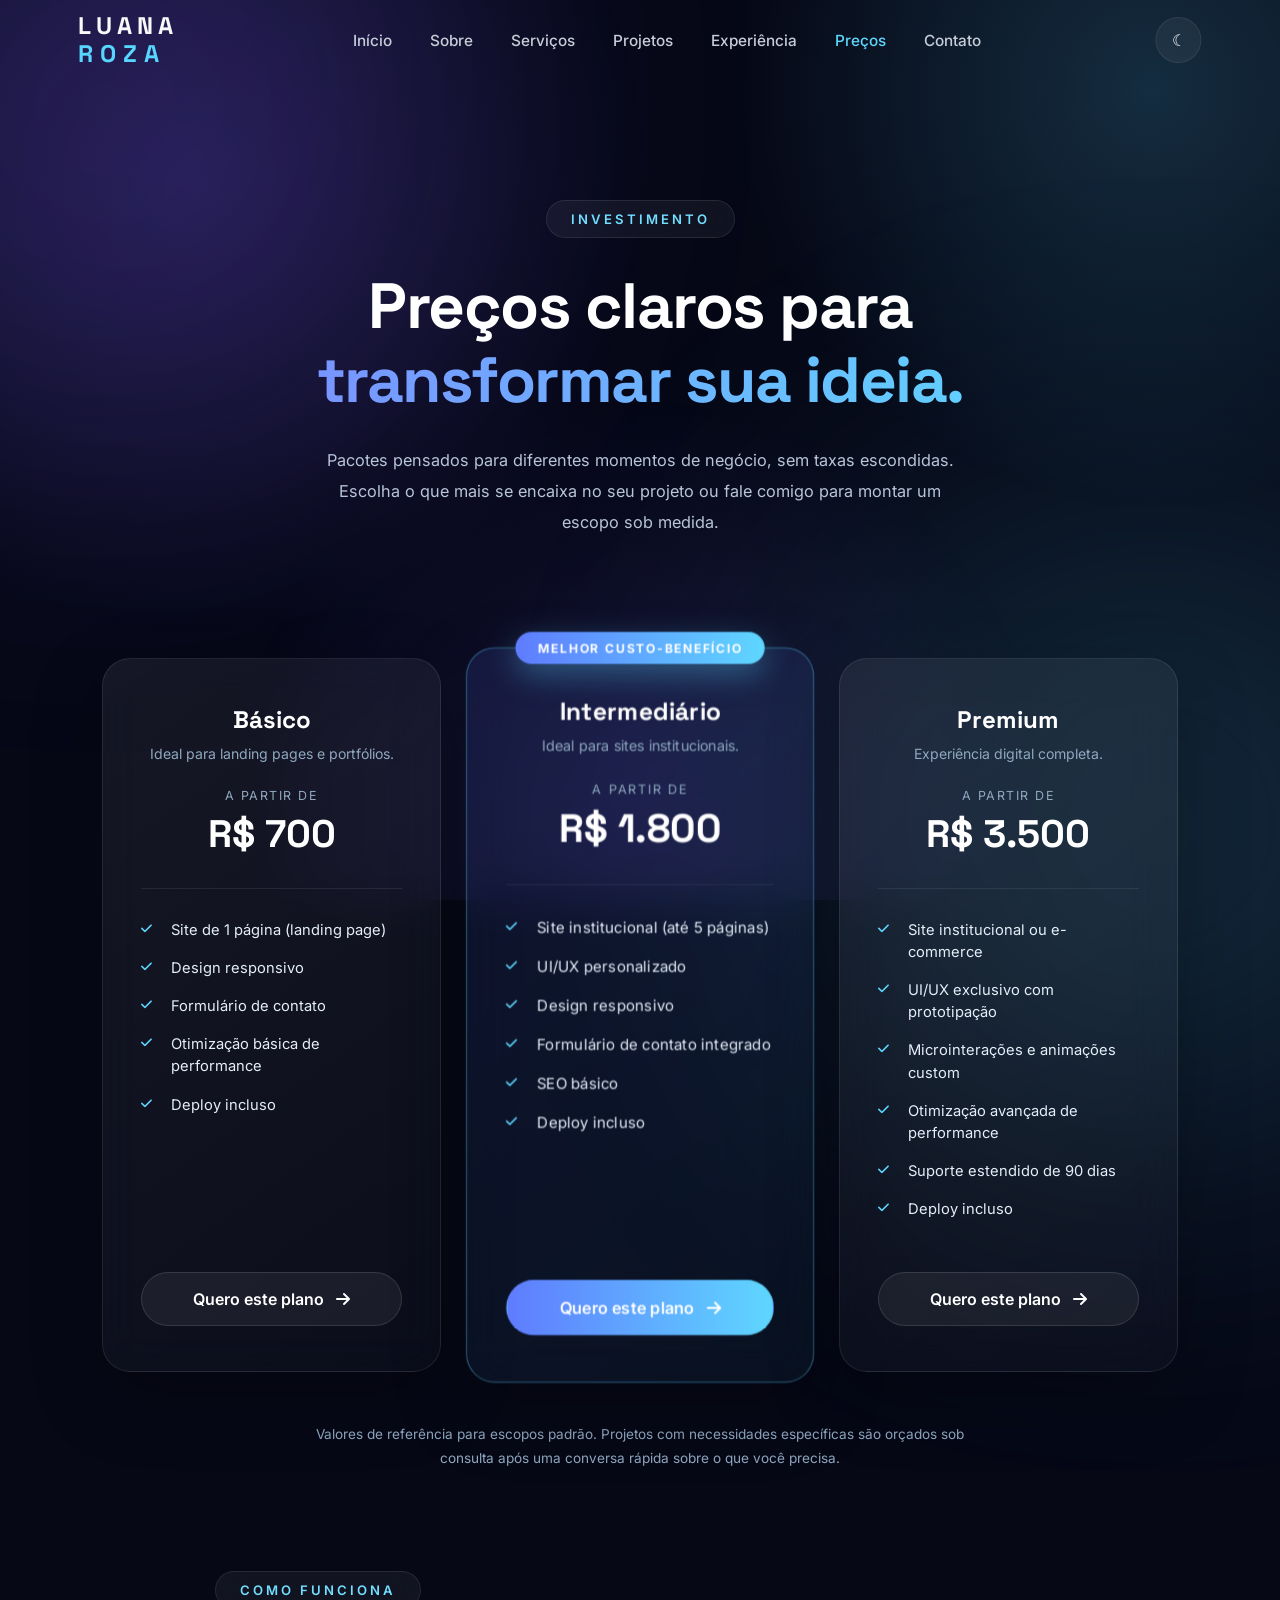
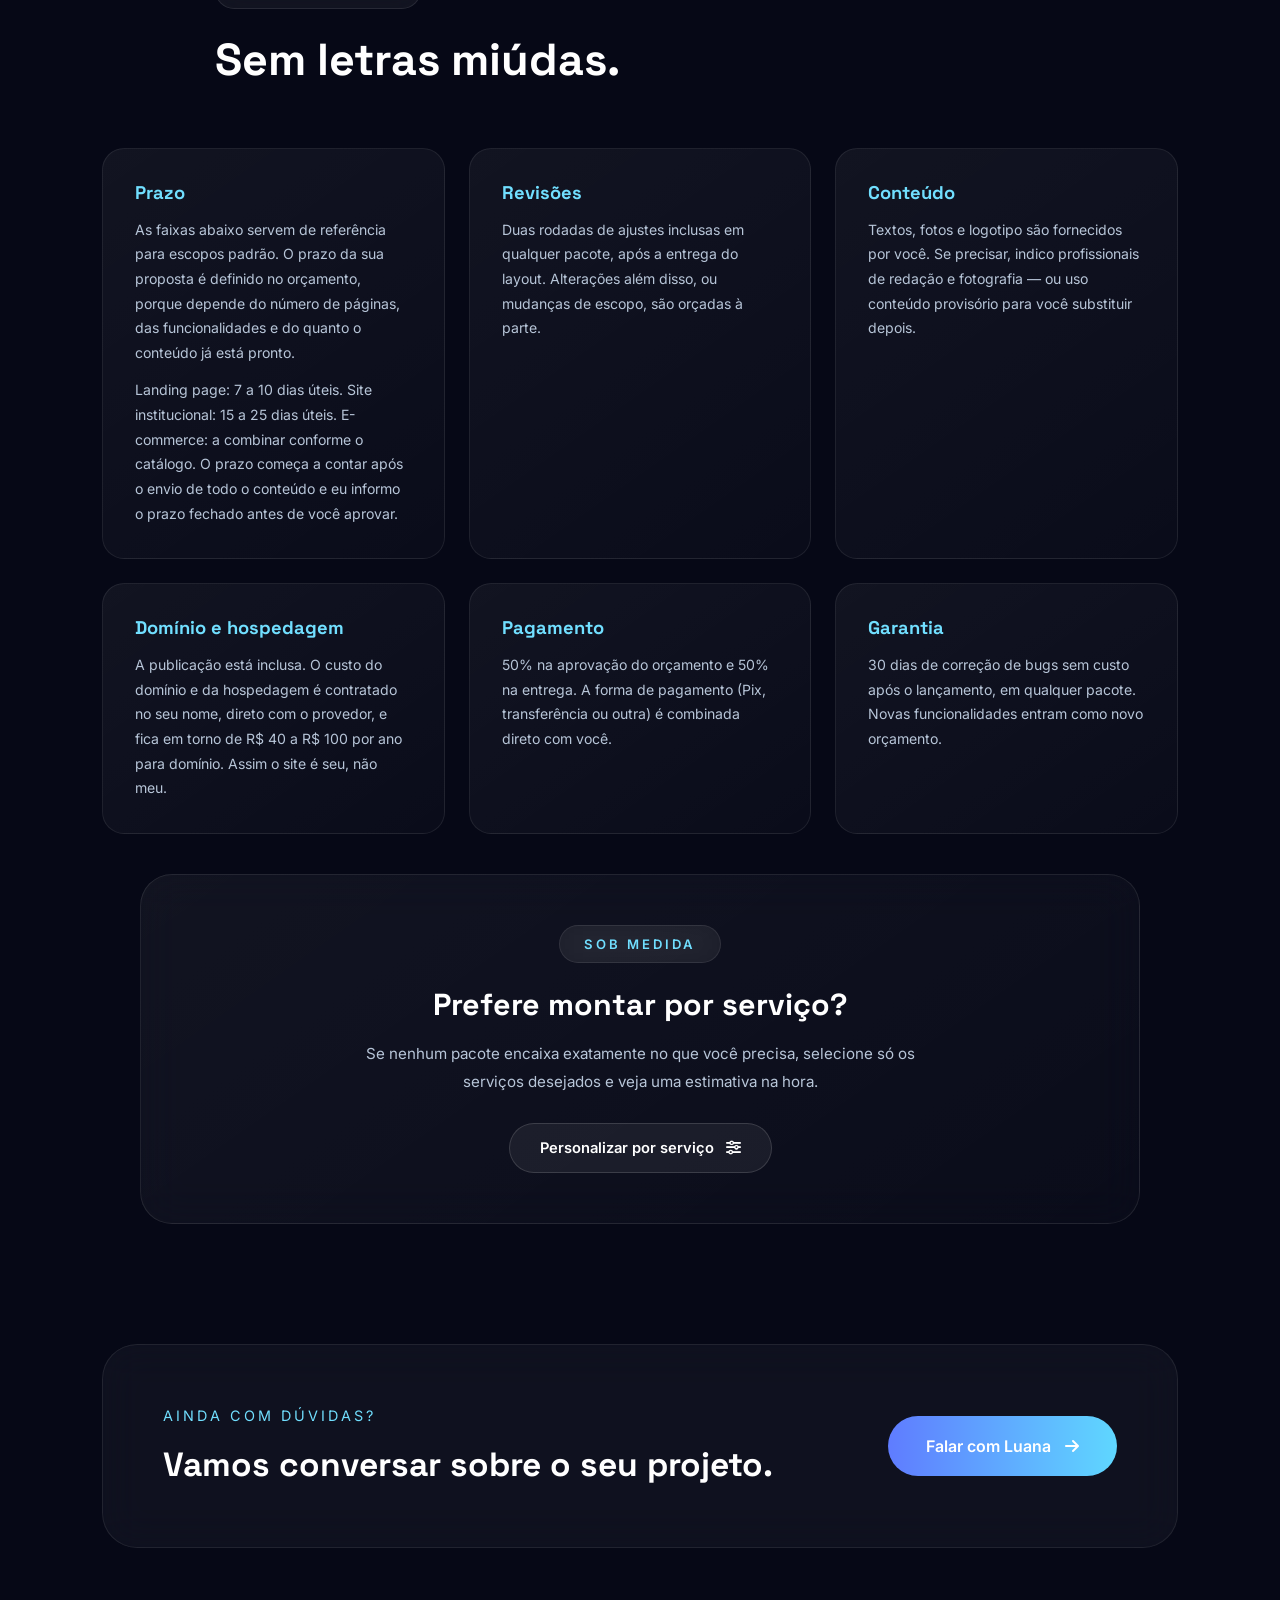
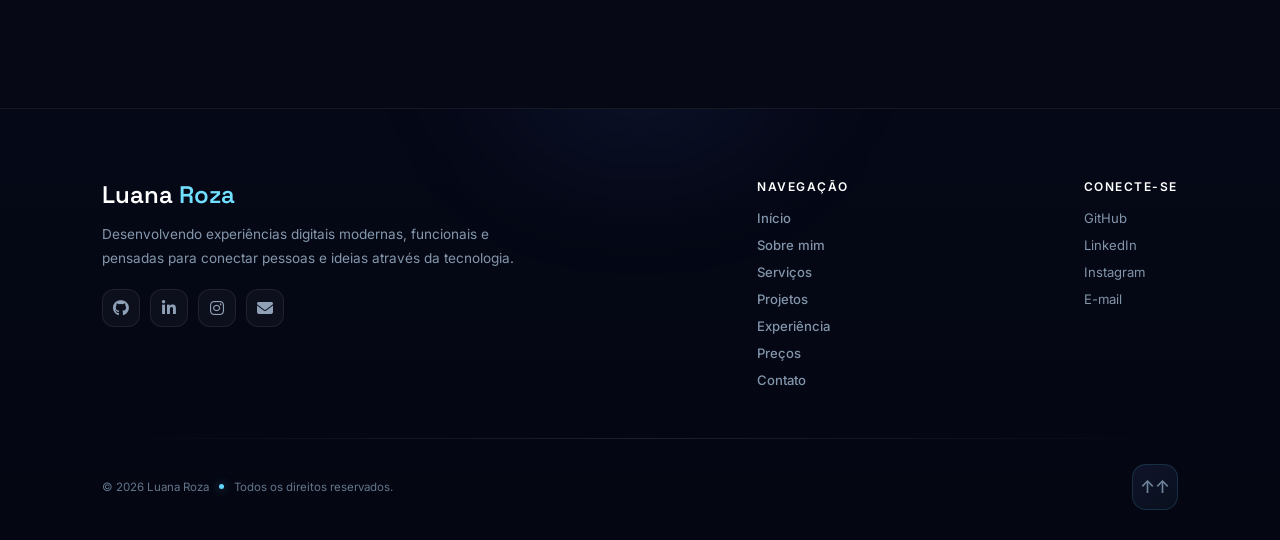
==== precos.html @ 70ce8da1 "Add files via upload" ====
<!DOCTYPE html>
<html lang="pt-BR">

<head>

    <meta charset="UTF-8">
    <meta name="viewport" content="width=device-width, initial-scale=1.0">

    <title>Preços | Luana Roza</title>

    <meta name="description"
        content="Tabela de preços dos serviços de desenvolvimento web, UI/UX e experiências digitais de Luana Roza.">

    <meta name="author" content="Luana Roza">

    <link rel="icon" href="assets/favicon.png" type="image/png">
    <link rel="canonical" href="https://SEUDOMINIO.com.br/precos.html">

    <!-- Compartilhamento -->

    <meta property="og:type" content="website">
    <meta property="og:locale" content="pt_BR">
    <meta property="og:url" content="https://SEUDOMINIO.com.br/precos.html">
    <meta property="og:title" content="Preços | Luana Roza">
    <meta property="og:description"
        content="Tabela de preços dos serviços de desenvolvimento web, UI/UX e experiências digitais de Luana Roza.">
    <meta property="og:image" content="https://SEUDOMINIO.com.br/assets/og-cover.png">
    <meta name="twitter:card" content="summary_large_image">

    <!-- Google Fonts -->

    <link rel="preconnect" href="https://fonts.googleapis.com">

    <link rel="preconnect" href="https://fonts.gstatic.com" crossorigin>

    <link href="https://fonts.googleapis.com/css2?family=Inter:wght@300;400;500;600;700&family=Space+Grotesk:wght@400;500;600;700&display=swap"
        rel="stylesheet">

    <link rel="stylesheet"
    href="https://cdnjs.cloudflare.com/ajax/libs/font-awesome/6.5.2/css/all.min.css">

    <!-- CSS -->

    <link rel="stylesheet" href="css/reset.css">
    <link rel="stylesheet" href="css/variables.css">
    <link rel="stylesheet" href="css/style.css"> 
    <link rel="stylesheet" href="css/navbar.css">
    <link rel="stylesheet" href="css/animations.css">
    <link rel="stylesheet" href="css/footer.css">
    <link rel="stylesheet" href="css/pricing.css">

</head>

<body>

    <!-- ================================================= -->
    <!-- BACKGROUND -->
    <!-- ================================================= -->

    <div class="background-glow glow-1"></div>

    <div class="background-glow glow-2"></div>

    <!-- ================================================= -->
    <!-- HEADER -->
    <!-- ================================================= -->

    <header id="header">

        <div class="logo">

            <a href="index.html" aria-label="Voltar para a página inicial">

                <h2>

                    LUANA

                    <span>ROZA</span>

                </h2>

            </a>

        </div>

        <nav>

            <ul>

                <li><a href="index.html#hero">Início</a></li>

                <li><a href="index.html#about">Sobre</a></li>

                <li><a href="index.html#services">Serviços</a></li>

                <li><a href="index.html#projects">Projetos</a></li>

                <li><a href="index.html#experience">Experiência</a></li>

                <li><a href="precos.html" class="active">Preços</a></li>

                <li><a href="index.html#contact">Contato</a></li>

            </ul>

        </nav>

        <button id="themeBtn">

            ☾

        </button>

    </header>

    <!-- ================================================= -->
    <!-- PRICING HERO -->
    <!-- ================================================= -->

    <section id="pricing-hero">

        <div class="pricing-header">

            <span class="pricing-tag">
                Investimento
            </span>

            <h1>

                Preços claros para

                <span>transformar sua ideia.</span>

            </h1>

            <p>

                Pacotes pensados para diferentes momentos de negócio,
                sem taxas escondidas. Escolha o que mais se encaixa
                no seu projeto ou fale comigo para montar um escopo
                sob medida.

            </p>

        </div>

    </section>

    <!-- ================================================= -->
    <!-- PRICING TABLE -->
    <!-- ================================================= -->

    <section id="pricing-table">

        <div class="pricing-grid">


            <!-- PACOTE BÁSICO -->

            <article class="pricing-card">

                <div class="pricing-card-header">

                    <span class="pricing-card-name">
                        Básico
                    </span>

                    <p class="pricing-card-desc">
                        Ideal para landing pages e portfólios.
                    </p>

                    <div class="pricing-card-price">

                        <span class="pricing-from">a partir de</span>

                        <span class="pricing-value">R$ 700</span>

                    </div>

                </div>

                <ul class="pricing-card-features">

                    <li>Site de 1 página (landing page)</li>

                    <li>Design responsivo</li>

                    <li>Formulário de contato</li>

                    <li>Otimização básica de performance</li>

                    <li>Deploy incluso</li>

                </ul>

                <a href="index.html#contact" class="pricing-card-button">

                    Quero este plano

                    <i class="fa-solid fa-arrow-right"></i>

                </a>

            </article>


            <!-- PACOTE INTERMEDIÁRIO -->

            <article class="pricing-card featured">

                <span class="pricing-badge">
                    Melhor custo-benefício
                </span>

                <div class="pricing-card-header">

                    <span class="pricing-card-name">
                        Intermediário
                    </span>

                    <p class="pricing-card-desc">
                        Ideal para sites institucionais.
                    </p>

                    <div class="pricing-card-price">

                        <span class="pricing-from">a partir de</span>

                        <span class="pricing-value">R$ 1.800</span>

                    </div>

                </div>

                <ul class="pricing-card-features">

                    <li>Site institucional (até 5 páginas)</li>

                    <li>UI/UX personalizado</li>

                    <li>Design responsivo</li>

                    <li>Formulário de contato integrado</li>

                    <li>SEO básico</li>

                    <li>Deploy incluso</li>

                </ul>

                <a href="index.html#contact" class="pricing-card-button">

                    Quero este plano

                    <i class="fa-solid fa-arrow-right"></i>

                </a>

            </article>


            <!-- PACOTE PREMIUM -->

            <article class="pricing-card">

                <div class="pricing-card-header">

                    <span class="pricing-card-name">
                        Premium
                    </span>

                    <p class="pricing-card-desc">
                        Experiência digital completa.
                    </p>

                    <div class="pricing-card-price">

                        <span class="pricing-from">a partir de</span>

                        <span class="pricing-value">R$ 3.500</span>

                    </div>

                </div>

                <ul class="pricing-card-features">

                    <li>Site institucional ou e-commerce</li>

                    <li>UI/UX exclusivo com prototipação</li>

                    <li>Microinterações e animações custom</li>

                    <li>Otimização avançada de performance</li>

                    <li>Suporte estendido de 90 dias</li>

                    <li>Deploy incluso</li>

                </ul>

                <a href="index.html#contact" class="pricing-card-button">

                    Quero este plano

                    <i class="fa-solid fa-arrow-right"></i>

                </a>

            </article>


        </div>

        <p class="pricing-note">

            Valores de referência para escopos padrão. Projetos com
            necessidades específicas são orçados sob consulta após
            uma conversa rápida sobre o que você precisa.

        </p>

    </section>

    <!-- ================================================= -->
    <!-- COMO FUNCIONA -->
    <!-- ================================================= -->

    <section id="pricing-terms">

        <div class="pricing-header">

            <span class="pricing-tag">
                Como funciona
            </span>

            <h2>
                Sem letras miúdas.
            </h2>

        </div>

        <div class="terms-grid">

            <article class="term-card">

                <h3>Prazo</h3>

                <p>
                    As faixas abaixo servem de referência para escopos padrão.
                    O prazo da sua proposta é definido no orçamento, porque
                    depende do número de páginas, das funcionalidades e do
                    quanto o conteúdo já está pronto.
                </p>

                <p>
                    Landing page: 7 a 10 dias úteis. Site
                    institucional: 15 a 25 dias úteis. E-commerce:
                    a combinar conforme o catálogo. O prazo começa
                    a contar após o envio de todo o conteúdo e eu informo o prazo fechado antes de você aprovar. 
                </p>

            </article>

            <article class="term-card">

                <h3>Revisões</h3>

                <p>
                    Duas rodadas de ajustes inclusas em qualquer
                    pacote, após a entrega do layout. Alterações
                    além disso, ou mudanças de escopo, são
                    orçadas à parte.
                </p>

            </article>

            <article class="term-card">

                <h3>Conteúdo</h3>

                <p>
                    Textos, fotos e logotipo são fornecidos por
                    você. Se precisar, indico profissionais de
                    redação e fotografia — ou uso conteúdo
                    provisório para você substituir depois.
                </p>

            </article>

            <article class="term-card">

                <h3>Domínio e hospedagem</h3>

                <p>
                    A publicação está inclusa. O custo do domínio
                    e da hospedagem é contratado no seu nome,
                    direto com o provedor, e fica em torno de
                    R$ 40 a R$ 100 por ano para domínio. Assim o
                    site é seu, não meu.
                </p>

            </article>

            <article class="term-card">

                <h3>Pagamento</h3>

                <p>
                    50% na aprovação do orçamento e 50% na
                    entrega. A forma de pagamento (Pix, transferência
                    ou outra) é combinada direto com você.
                </p>

            </article>

            <article class="term-card">

                <h3>Garantia</h3>

                <p>
                    30 dias de correção de bugs sem custo após
                    o lançamento, em qualquer pacote. Novas
                    funcionalidades entram como novo orçamento.
                </p>

            </article>

        </div>

    </section>

    <!-- ================================================= -->
    <!-- MONTAR ORÇAMENTO PERSONALIZADO -->
    <!-- ================================================= -->

    <section id="custom-quote">

        <div class="custom-quote-box">

            <div class="custom-quote-intro">

                <span class="pricing-tag">
                    Sob medida
                </span>

                <h3>
                    Prefere montar por serviço?
                </h3>

                <p>

                    Se nenhum pacote encaixa exatamente no que você
                    precisa, selecione só os serviços desejados e
                    veja uma estimativa na hora.

                </p>

                <button
                    type="button"
                    id="custom-quote-toggle"
                    class="custom-quote-toggle"
                    aria-expanded="false"
                    aria-controls="custom-quote-builder"
                >

                    <span>Personalizar por serviço</span>

                    <i class="fa-solid fa-sliders"></i>

                </button>

            </div>

            <div
                class="custom-quote-builder"
                id="custom-quote-builder"
                hidden
            >

                <div class="custom-quote-list">

                    <label class="custom-quote-item">

                        <input
                            type="checkbox"
                            name="customService"
                            value="Landing Page (1 página)"
                            data-price="700"
                        >

                        <span class="custom-quote-item-info">

                            <span class="custom-quote-item-name">
                                Landing Page (1 página)
                            </span>

                            <span class="custom-quote-item-desc">
                                Página única, responsiva, com formulário de contato
                            </span>

                        </span>

                        <span class="custom-quote-item-price">
                            R$ 700
                        </span>

                    </label>

                    <label class="custom-quote-item">

                        <input
                            type="checkbox"
                            name="customService"
                            value="Site institucional (até 5 páginas)"
                            data-price="1500"
                        >

                        <span class="custom-quote-item-info">

                            <span class="custom-quote-item-name">
                                Site institucional (até 5 páginas)
                            </span>

                            <span class="custom-quote-item-desc">
                                Estrutura multi-página com navegação
                            </span>

                        </span>

                        <span class="custom-quote-item-price">
                            R$ 1.500
                        </span>

                    </label>

                    <label class="custom-quote-item">

                        <input
                            type="checkbox"
                            name="customService"
                            value="Página adicional"
                            data-price="150"
                        >

                        <span class="custom-quote-item-info">

                            <span class="custom-quote-item-name">
                                Página adicional
                            </span>

                            <span class="custom-quote-item-desc">
                                Além das páginas já incluídas no escopo
                            </span>

                        </span>

                        <span class="custom-quote-item-price">
                            R$ 150
                        </span>

                    </label>

                    <label class="custom-quote-item">

                        <input
                            type="checkbox"
                            name="customService"
                            value="Loja virtual / E-commerce"
                            data-price="2800"
                        >

                        <span class="custom-quote-item-info">

                            <span class="custom-quote-item-name">
                                Loja virtual / E-commerce
                            </span>

                            <span class="custom-quote-item-desc">
                                Catálogo de produtos e carrinho de compras
                            </span>

                        </span>

                        <span class="custom-quote-item-price">
                            R$ 2.800
                        </span>

                    </label>

                    <label class="custom-quote-item">

                        <input
                            type="checkbox"
                            name="customService"
                            value="UI/UX personalizado"
                            data-price="500"
                        >

                        <span class="custom-quote-item-info">

                            <span class="custom-quote-item-name">
                                UI/UX personalizado
                            </span>

                            <span class="custom-quote-item-desc">
                                Interface desenhada do zero para a marca
                            </span>

                        </span>

                        <span class="custom-quote-item-price">
                            R$ 500
                        </span>

                    </label>

                    <label class="custom-quote-item">

                        <input
                            type="checkbox"
                            name="customService"
                            value="Prototipação interativa"
                            data-price="200"
                        >

                        <span class="custom-quote-item-info">

                            <span class="custom-quote-item-name">
                                Prototipação interativa
                            </span>

                            <span class="custom-quote-item-desc">
                                Protótipo navegável antes do desenvolvimento
                            </span>

                        </span>

                        <span class="custom-quote-item-price">
                            R$ 200
                        </span>

                    </label>

                    <label class="custom-quote-item">

                        <input
                            type="checkbox"
                            name="customService"
                            value="Microinterações e animações"
                            data-price="450"
                        >

                        <span class="custom-quote-item-info">

                            <span class="custom-quote-item-name">
                                Microinterações e animações
                            </span>

                            <span class="custom-quote-item-desc">
                                Efeitos e transições sob medida
                            </span>

                        </span>

                        <span class="custom-quote-item-price">
                            R$ 450
                        </span>

                    </label>

                    <label class="custom-quote-item">

                        <input
                            type="checkbox"
                            name="customService"
                            value="Otimização de performance"
                            data-price="300"
                        >

                        <span class="custom-quote-item-info">

                            <span class="custom-quote-item-name">
                                Otimização de performance
                            </span>

                            <span class="custom-quote-item-desc">
                                Carregamento rápido e boas práticas
                            </span>

                        </span>

                        <span class="custom-quote-item-price">
                            R$ 300
                        </span>

                    </label>

                    <label class="custom-quote-item">

                        <input
                            type="checkbox"
                            name="customService"
                            value="SEO básico"
                            data-price="250"
                        >

                        <span class="custom-quote-item-info">

                            <span class="custom-quote-item-name">
                                SEO básico
                            </span>

                            <span class="custom-quote-item-desc">
                                Estrutura otimizada para buscadores
                            </span>

                        </span>

                        <span class="custom-quote-item-price">
                            R$ 250
                        </span>

                    </label>

                    <label class="custom-quote-item">

                        <input
                            type="checkbox"
                            name="customService"
                            value="Suporte estendido (90 dias)"
                            data-price="150"
                        >

                        <span class="custom-quote-item-info">

                            <span class="custom-quote-item-name">
                                Suporte estendido (90 dias)
                            </span>

                            <span class="custom-quote-item-desc">
                                Ajustes e acompanhamento além da garantia padrão
                            </span>

                        </span>

                        <span class="custom-quote-item-price">
                            R$ 150
                        </span>

                    </label>

                </div>

                <div class="custom-quote-summary">

                    <div class="custom-quote-total">

                        <span>Total estimado</span>

                        <strong id="custom-quote-total-value">R$ 0</strong>

                    </div>

                    <button
                        type="button"
                        id="custom-quote-submit"
                        class="custom-quote-submit"
                        disabled
                    >

                        Solicitar este orçamento

                        <i class="fa-solid fa-arrow-right"></i>

                    </button>

                </div>

                <p class="custom-quote-hint">

                    Selecione um ou mais serviços. Ao enviar, o resumo
                    é preenchido automaticamente no formulário de contato.

                </p>

            </div>

        </div>

    </section>

    <!-- ================================================= -->
    <!-- CHAMADA FINAL -->
    <!-- ================================================= -->

    <section id="pricing-cta">

        <div class="pricing-cta-box">

            <div class="pricing-cta-text">

                <span>
                    Ainda com dúvidas?
                </span>

                <h3>
                    Vamos conversar sobre o seu projeto.
                </h3>

            </div>

            <a href="index.html#contact" class="pricing-cta-button">

                Falar com Luana

                <i class="fa-solid fa-arrow-right"></i>

            </a>

        </div>

    </section>

    <!-- ================================================= -->
    <!-- FOOTER -->
    <!-- ================================================= -->

    <footer id="footer">

        <div class="footer-content">

            <div class="footer-brand">

                <h3>

                    <a href="index.html">
                        Luana <span>Roza</span>
                    </a>

                </h3>

                <p>

                    Desenvolvendo experiências digitais
                    modernas, funcionais e pensadas para
                    conectar pessoas e ideias através da
                    tecnologia.

                </p>

                <div class="footer-social-links">

                    <a
                        href="https://github.com/Luh095?tab=repositories"
                        target="_blank"
                        rel="noopener noreferrer"
                        aria-label="GitHub"
                    >
                        <i class="fa-brands fa-github"></i>
                    </a>

                    <a
                        href="https://www.linkedin.com/in/luanarozadeoliveira/"
                        target="_blank"
                        rel="noopener noreferrer"
                        aria-label="LinkedIn"
                    >
                        <i class="fa-brands fa-linkedin-in"></i>
                    </a>

                    <a
                        href="https://www.instagram.com/dev.luanaroza/"
                        target="_blank"
                        rel="noopener noreferrer"
                        aria-label="Instagram"
                    >
                        <i class="fa-brands fa-instagram"></i>
                    </a>

                    <a
                        href="mailto:desenvolvedoraluana@gmail.com"
                        aria-label="Enviar e-mail"
                    >
                        <i class="fa-solid fa-envelope"></i>
                    </a>

                </div>

            </div>

            <nav class="footer-nav">

                <span class="footer-nav-title">
                    Navegação
                </span>

                <a href="index.html#hero">Início</a>

                <a href="index.html#about">Sobre mim</a>

                <a href="index.html#services">Serviços</a>

                <a href="index.html#projects">Projetos</a>

                <a href="index.html#experience">Experiência</a>

                <a href="precos.html">Preços</a>

                <a href="index.html#contact">Contato</a>

            </nav>

            <div class="footer-social">

                <span class="footer-social-title">
                    Conecte-se
                </span>

                <a
                    href="https://github.com/Luh095?tab=repositories"
                    target="_blank"
                    rel="noopener noreferrer"
                >
                    GitHub
                </a>

                <a
                    href="https://www.linkedin.com/in/luanarozadeoliveira/"
                    target="_blank"
                    rel="noopener noreferrer"
                >
                    LinkedIn
                </a>

                <a
                    href="https://www.instagram.com/dev.luanaroza/"
                    target="_blank"
                    rel="noopener noreferrer"
                >
                    Instagram
                </a>

                <a
                    href="mailto:desenvolvedoraluana@gmail.com"
                >
                    E-mail
                </a>

            </div>

        </div>

        <div class="footer-divider"></div>

        <div class="footer-bottom">

            <p>

                © 2026 Luana Roza

                <span class="footer-accent"></span>

                Todos os direitos reservados.

            </p>

            <a
                href="#pricing-hero"
                class="footer-top"
                aria-label="Voltar ao topo"
            >
                ↑
            </a>

        </div>

    </footer>

    <!-- ============================================== -->
    <!-- JAVASCRIPT -->
    <!-- ============================================== -->

    <script src="js/main.js"></script>
    <script src="js/pricing.js?v=2"></script>

</body>

</html>
---- css/variables.css ----
:root{

/* Cores */

--background:#060816;

--background-secondary:#0B1023;

--surface:rgba(255,255,255,.05);

--surface-light:rgba(255,255,255,.08);

--border:rgba(255,255,255,.08);

--primary:#7C5CFF;

--secondary:#57D7FF;

--text:#F8F9FB;

--text-light:#C7CDD8;

--gray:#8E95A7;


/* Sombras */

--shadow:0 25px 80px rgba(0,0,0,.35);

--shadow-hover:0 40px 120px rgba(124,92,255,.18);


/* Radius */

--radius-small:12px;

--radius:22px;

--radius-large:34px;


/* Blur */

--blur:blur(20px);


/* Tempo */

--transition:.35s;


/* Fontes */

--title:'Space Grotesk',sans-serif;

--textFont:'Inter',sans-serif;

}
---- css/style.css ----
body{

    background:var(--background);

    color:var(--text);

    font-family:var(--textFont);

    overflow-x:hidden;

}

/* Fundo */

body::before{

    content:"";

    position:fixed;

    inset:0;

    background:
    radial-gradient(circle at 15% 20%,rgba(124,92,255,.20),transparent 35%),

    radial-gradient(circle at 90% 10%,rgba(87,215,255,.18),transparent 30%),

    radial-gradient(circle at 50% 90%,rgba(124,92,255,.15),transparent 40%);

    z-index:-3;

}

/* Canvas */

#particles{

    position:fixed;

    inset:0;

    width:100%;

    height:100%;

    z-index:-2;

}

/* Glows */

.background-glow{

    position:fixed;

    width:650px;

    height:650px;

    border-radius:50%;

    filter:blur(160px);

    opacity:.18;

    z-index:-1;

}

.glow-1{

    background:#7C5CFF;

    top:-220px;

    left:-220px;

}

.glow-2{

    background:#56D7FF;

    bottom:-250px;

    right:-200px;

}

/* Layout */

section{

    width:min(1280px,90%);

    margin:auto;

}

/* Titulos */

h1,h2,h3{

    font-family:var(--title);

}

strong{

    color:var(--secondary);

}
---- css/navbar.css ----
/* ===================================================
   NAVBAR
=================================================== */

#header{

    position:fixed;

    top:0;
    left:50%;

    transform:translateX(-50%);

    width:min(1320px,94%);

    height:80px;

    display:flex;

    justify-content:space-between;

    align-items:center;

    padding:0 40px;

    z-index:999;

    transition:.45s ease;

}

/* Estado após scroll */

#header.scrolled{

    margin-top:15px;

    height:70px;

    background:rgba(10,15,30,.55);

    backdrop-filter:blur(18px);

    -webkit-backdrop-filter:blur(18px);

    border:1px solid rgba(255,255,255,.06);

    border-radius:22px;

    box-shadow:

    0 12px 40px rgba(0,0,0,.25);

}

/* ===================================================
   LOGO
=================================================== */

.logo{

    display:flex;

    align-items:center;

}

.logo h2{

    font-family:var(--title);

    font-size:1.5rem;

    letter-spacing:5px;

    font-weight:700;

    line-height:1;

    cursor:pointer;

    transition:.35s;

}

.logo span{

    display:block;

    color:var(--secondary);

    letter-spacing:7px;

    margin-top:4px;

}

.logo:hover{

    transform:translateY(-2px);

}

/* ===================================================
   MENU
=================================================== */

nav ul{

    display:flex;

    align-items:center;

    gap:38px;

}

nav a{

    position:relative;

    color:var(--text-light);

    font-size:.96rem;

    font-weight:500;

    transition:.35s;

}

nav a:hover{

    color:white;

}

/* Linha animada */

nav a::after{

    content:"";

    position:absolute;

    left:50%;

    bottom:-8px;

    transform:translateX(-50%);

    width:0;

    height:2px;

    background:linear-gradient(90deg,
    var(--primary),
    var(--secondary));

    transition:.35s;

    border-radius:20px;

}

nav a:hover::after{

    width:100%;

}

/* ===================================================
   BOTÃO TEMA
=================================================== */

#themeBtn{

    width:46px;

    height:46px;

    border-radius:50%;

    background:rgba(255,255,255,.05);

    border:1px solid rgba(255,255,255,.08);

    display:flex;

    justify-content:center;

    align-items:center;

    font-size:1rem;

    color:white;

    transition:.35s;

}

#themeBtn:hover{

    transform:rotate(18deg);

    background:rgba(255,255,255,.08);

    box-shadow:

    0 0 25px rgba(124,92,255,.35);

}

/* ===================================================
   HOVER DA NAVBAR
=================================================== */

#header:hover{

    transform:translateX(-50%) translateY(2px);

}

/* ===================================================
   EFEITO GLASS
=================================================== */

#header::before{

    content:"";

    position:absolute;

    inset:0;

    border-radius:inherit;

    background:

    linear-gradient(

        120deg,

        rgba(255,255,255,.05),

        rgba(255,255,255,.01)

    );

    pointer-events:none;

    opacity:0;

    transition:.4s;

}

#header.scrolled::before{

    opacity:1;

}

/* ===================================================
   SOCIAL FIXA (futuro)
=================================================== */

.nav-extra{

    display:flex;

    align-items:center;

    gap:15px;

}
---- css/animations.css ----
/* =====================================================
   AURORA
=====================================================*/

@keyframes auroraMove{

    0%{

        transform:
        translate(0,0)
        scale(1);

    }

    25%{

        transform:
        translate(80px,-60px)
        scale(1.15);

    }

    50%{

        transform:
        translate(-60px,70px)
        scale(.9);

    }

    75%{

        transform:
        translate(100px,20px)
        scale(1.08);

    }

    100%{

        transform:
        translate(0,0)
        scale(1);

    }

}

/* =====================================================
   GLOW
=====================================================*/

@keyframes pulseGlow{

    0%,100%{

        transform:scale(1);

        opacity:.35;

    }

    50%{

        transform:scale(1.15);

        opacity:.6;

    }

}

@keyframes floatCard{

0%{

transform:translateY(0px);

}

50%{

transform:translateY(-18px);

}

100%{

transform:translateY(0);

}

}
---- css/footer.css ----
/*==================================================
FOOTER
Luana Roza - Digital Experiences
==================================================*/

#footer{

    position:relative;

    width:100%;

    padding:70px 8% 30px;

    overflow:hidden;

    background:

        linear-gradient(
            180deg,
            #050816 0%,
            #040612 100%
        );

    border-top:

        1px solid
        rgba(255,255,255,.07);

}


/*==================================================
FOOTER GLOW
==================================================*/

#footer::before{

    content:"";

    position:absolute;

    width:500px;

    height:250px;

    top:-180px;

    left:50%;

    transform:translateX(-50%);

    border-radius:50%;

    background:

        radial-gradient(
            circle,
            rgba(95,124,255,.12),
            transparent 70%
        );

    filter:blur(60px);

    pointer-events:none;

}


/*==================================================
FOOTER CONTENT
==================================================*/

.footer-content{

    position:relative;

    z-index:2;

    width:100%;

    max-width:1200px;

    margin:0 auto;

    display:flex;

    align-items:flex-start;

    justify-content:space-between;

    gap:50px;

}


/*==================================================
FOOTER BRAND
==================================================*/

.footer-brand{

    max-width:420px;

}


.footer-brand h3{

    margin-bottom:12px;

    color:#FFFFFF;

    font-family:

        "Space Grotesk",
        sans-serif;

    font-size:1.5rem;

    font-weight:600;

}


.footer-brand h3 span{

    color:#71DFFF;

}


.footer-brand p{

    color:#8497AC;

    font-size:.85rem;

    line-height:1.8;

}


/*==================================================
FOOTER NAVIGATION
==================================================*/

.footer-nav{

    display:flex;

    flex-direction:column;

    gap:11px;

}


.footer-nav-title{

    margin-bottom:5px;

    color:#FFFFFF;

    font-size:.75rem;

    font-weight:600;

    letter-spacing:1.5px;

    text-transform:uppercase;

}


.footer-nav a{

    width:max-content;

    color:#8295AA;

    font-size:.82rem;

    text-decoration:none;

    transition:

        color .3s ease,

        transform .3s ease;

}


.footer-nav a:hover{

    color:#71DFFF;

    transform:translateX(4px);

}


/*==================================================
FOOTER SOCIAL
==================================================*/

.footer-social{

    display:flex;

    flex-direction:column;

    gap:11px;

}


.footer-social-title{

    margin-bottom:5px;

    color:#FFFFFF;

    font-size:.75rem;

    font-weight:600;

    letter-spacing:1.5px;

    text-transform:uppercase;

}


.footer-social a{

    width:max-content;

    color:#8295AA;

    font-size:.82rem;

    text-decoration:none;

    transition:

        color .3s ease,

        transform .3s ease;

}


.footer-social a:hover{

    color:#71DFFF;

    transform:translateX(4px);

}


/*==================================================
FOOTER DIVIDER
==================================================*/

.footer-divider{

    position:relative;

    z-index:2;

    width:100%;

    max-width:1200px;

    height:1px;

    margin:50px auto 25px;

    background:

        linear-gradient(
            90deg,
            transparent,
            rgba(255,255,255,.10),
            transparent
        );

}


/*==================================================
FOOTER BOTTOM
==================================================*/

.footer-bottom{

    position:relative;

    z-index:2;

    width:100%;

    max-width:1200px;

    margin:0 auto;

    display:flex;

    align-items:center;

    justify-content:space-between;

    gap:20px;

}


.footer-bottom p{

    color:#63768B;

    font-size:.72rem;

    line-height:1.6;

}


.footer-bottom span{

    color:#71869D;

}

/*==================================================
FOOTER BRAND LINK
==================================================*/

.footer-brand a{

    display:inline-block;

    color:#FFFFFF;

    text-decoration:none;

    transition:

        color .3s ease,

        transform .3s ease;

}


.footer-brand a:hover{

    color:#71DFFF;

}


/*==================================================
FOOTER SOCIAL LINKS
==================================================*/

.footer-social-links{

    display:flex;

    align-items:center;

    gap:10px;

    margin-top:18px;

}


.footer-social-links a{

    width:38px;

    height:38px;

    display:flex;

    align-items:center;

    justify-content:center;

    border-radius:12px;

    background:

        rgba(255,255,255,.035);

    border:

        1px solid
        rgba(255,255,255,.08);

    color:#8EA1B6;

    font-size:1rem;

    text-decoration:none;

    transition:

        color .3s ease,

        background .3s ease,

        border-color .3s ease,

        transform .3s ease,

        box-shadow .3s ease;

}


.footer-social-links a:hover{

    color:#71DFFF;

    background:

        rgba(95,215,255,.07);

    border-color:

        rgba(95,215,255,.22);

    transform:

        translateY(-4px);

    box-shadow:

        0 8px 22px
        rgba(95,215,255,.10);

}


/*==================================================
BACK TO TOP
==================================================*/

.footer-top{

    position:relative;

    width:46px;

    height:46px;

    display:flex;

    align-items:center;

    justify-content:center;

    flex-shrink:0;

    border-radius:14px;

    background:

        linear-gradient(
            145deg,
            rgba(123,140,255,.10),
            rgba(95,215,255,.05)
        );

    border:

        1px solid
        rgba(95,215,255,.15);

    color:#8EA1B6;

    font-size:1.1rem;

    font-weight:500;

    text-decoration:none;

    overflow:hidden;

    transition:

        color .3s ease,

        background .3s ease,

        border-color .3s ease,

        transform .3s ease,

        box-shadow .3s ease;

}


/*==================================================
BACK TO TOP - GLOW
==================================================*/

.footer-top::before{

    content:"";

    position:absolute;

    width:80px;

    height:80px;

    top:50%;

    left:50%;

    transform:

        translate(-50%, -50%);

    border-radius:50%;

    background:

        radial-gradient(
            circle,
            rgba(95,215,255,.12),
            transparent 70%
        );

    opacity:0;

    transition:

        opacity .3s ease;

    pointer-events:none;

}


/*==================================================
BACK TO TOP - ARROW
==================================================*/

.footer-top::after{

    content:"↑";

    position:relative;

    z-index:2;

    transition:

        transform .3s ease;

}


/*==================================================
BACK TO TOP - HOVER
==================================================*/

.footer-top:hover{

    color:#FFFFFF;

    background:

        linear-gradient(
            135deg,
            rgba(123,140,255,.22),
            rgba(95,215,255,.14)
        );

    border-color:

        rgba(95,215,255,.30);

    transform:

        translateY(-5px);

    box-shadow:

        0 12px 30px
        rgba(95,124,255,.18),

        0 0 25px
        rgba(95,215,255,.08);

}


.footer-top:hover::before{

    opacity:1;

}


.footer-top:hover::after{

    transform:

        translateY(-3px);

}


/*==================================================
BACK TO TOP - ACTIVE
==================================================*/

.footer-top:active{

    transform:

        translateY(-1px);

}


/*==================================================
FOOTER COPYRIGHT LINK
==================================================*/

.footer-bottom a{

    color:#71869D;

    text-decoration:none;

    transition:

        color .3s ease;

}


.footer-bottom a:hover{

    color:#71DFFF;

}


/*==================================================
FOOTER ACCENT
==================================================*/

.footer-accent{

    display:inline-block;

    width:5px;

    height:5px;

    margin:0 7px 2px;

    border-radius:50%;

    background:#5FD7FF;

    box-shadow:

        0 0 10px
        rgba(95,215,255,.55);

}

/*==================================================
FOOTER RESPONSIVE
==================================================*/


/*==================================================
TABLET
==================================================*/

@media(max-width:900px){

    #footer{

        padding:65px 6% 28px;

    }


    .footer-content{

        display:grid;

        grid-template-columns:

            1fr 1fr;

        gap:45px;

    }


    .footer-brand{

        max-width:100%;

    }


    .footer-social{

        justify-self:end;

    }


    .footer-divider{

        margin-top:45px;

    }

}


/*==================================================
MOBILE
==================================================*/

@media(max-width:650px){

    #footer{

        padding:

            60px 20px 25px;

    }


    .footer-content{

        display:flex;

        flex-direction:column;

        align-items:flex-start;

        gap:35px;

    }


    .footer-brand{

        max-width:100%;

    }


    .footer-brand h3{

        font-size:1.35rem;

    }


    .footer-brand p{

        max-width:430px;

        font-size:.82rem;

    }


    .footer-nav{

        gap:10px;

    }


    .footer-social{

        gap:10px;

    }


    .footer-social-links{

        margin-top:15px;

    }


    .footer-divider{

        margin:

            40px auto 22px;

    }


    .footer-bottom{

        flex-direction:column;

        align-items:flex-start;

        gap:18px;

    }


    .footer-top{

        align-self:flex-end;

    }

}


/*==================================================
SMALL MOBILE
==================================================*/

@media(max-width:420px){

    #footer{

        padding:

            50px 16px 22px;

    }


    .footer-content{

        gap:30px;

    }


    .footer-brand h3{

        font-size:1.25rem;

    }


    .footer-brand p{

        font-size:.78rem;

        line-height:1.75;

    }


    .footer-nav-title,
    .footer-social-title{

        font-size:.68rem;

        letter-spacing:1.3px;

    }


    .footer-nav a,
    .footer-social a{

        font-size:.78rem;

    }


    .footer-social-links{

        gap:8px;

    }


    .footer-social-links a{

        width:36px;

        height:36px;

        border-radius:11px;

        font-size:.92rem;

    }


    .footer-bottom{

        gap:15px;

    }


    .footer-bottom p{

        font-size:.68rem;

    }


    .footer-top{

        width:40px;

        height:40px;

        border-radius:12px;

    }

}


/*==================================================
REDUCED MOTION
==================================================*/

@media(prefers-reduced-motion:reduce){

    .footer-brand a,
    .footer-nav a,
    .footer-social a,
    .footer-social-links a,
    .footer-top,
    .footer-bottom a{

        transition:none;

    }

}
---- css/pricing.css ----
/*==================================================
PRICING
Luana Roza - Digital Experiences
==================================================*/

body{

    background:var(--background);

    color:var(--text);

    font-family:var(--textFont);

    overflow-x:hidden;

}

section{

    position:relative;

}

.background-glow{

    position:fixed;

    width:650px;

    height:650px;

    border-radius:50%;

    filter:blur(160px);

    opacity:.18;

    z-index:-1;

}

.glow-1{

    background:#7C5CFF;

    top:-220px;

    left:-220px;

}

.glow-2{

    background:#56D7FF;

    bottom:-250px;

    right:-200px;

}


/*==================================================
NAV ACTIVE LINK
==================================================*/

nav a.active{

    color:#5FD7FF;

}


/*==================================================
PRICING HERO
==================================================*/

#pricing-hero{

    width:100%;

    padding:200px 8% 60px;

    text-align:center;

}

.pricing-header{

    max-width:850px;

    margin:0 auto;

}

.pricing-tag{

    display:inline-flex;

    align-items:center;

    justify-content:center;

    padding:10px 24px;

    border-radius:50px;

    background:rgba(255,255,255,.05);

    border:1px solid rgba(255,255,255,.09);

    backdrop-filter:blur(15px);

    color:#71DFFF;

    font-size:.82rem;

    font-weight:600;

    letter-spacing:3px;

    text-transform:uppercase;

}

.pricing-header h1{

    margin-top:32px;

    color:#ffffff;

    font-family:"Space Grotesk",sans-serif;

    font-size:clamp(2.4rem,5vw,4rem);

    font-weight:700;

    line-height:1.15;

    letter-spacing:-1.5px;

}

.pricing-header h1 span{

    display:block;

    background:linear-gradient(90deg,#7B8CFF,#5FD7FF);

    -webkit-background-clip:text;

    background-clip:text;

    color:transparent;

}

.pricing-header p{

    max-width:640px;

    margin:28px auto 0;

    color:#B7C5D8;

    font-size:1.02rem;

    line-height:1.9;

}


/*==================================================
PRICING TABLE
==================================================*/

#pricing-table{

    width:100%;

    padding:60px 8% 40px;

}

.pricing-grid{

    width:100%;

    max-width:1250px;

    margin:0 auto;

    display:grid;

    grid-template-columns:repeat(3,1fr);

    gap:30px;

    align-items:stretch;

}

.pricing-card{

    position:relative;

    display:flex;

    flex-direction:column;

    padding:45px 38px;

    border-radius:28px;

    background:linear-gradient(145deg,rgba(255,255,255,.065),rgba(255,255,255,.025));

    border:1px solid rgba(255,255,255,.09);

    backdrop-filter:blur(22px);

    box-shadow:0 25px 70px rgba(0,0,0,.25);

    transition:transform .45s ease, border-color .45s ease, box-shadow .45s ease;
}

.pricing-card:hover{

    transform:translateY(-8px);

    border-color:rgba(95,215,255,.25);

    box-shadow:

        0 35px 80px rgba(0,0,0,.38),

        0 0 45px rgba(95,215,255,.10);

}

.pricing-card.featured{

    border-color:rgba(95,215,255,.4);

    background:linear-gradient(145deg,rgba(95,124,255,.12),rgba(95,215,255,.05));

    transform:scale(1.03);
}

.pricing-card.featured:hover{

    transform:scale(1.03) translateY(-8px);

}

.pricing-badge{

    position:absolute;

    top:-16px;

    left:50%;

    transform:translateX(-50%);

    padding:8px 22px;

    border-radius:50px;

    background:linear-gradient(90deg,#5F7CFF,#5FD7FF);

    color:white;

    font-size:.75rem;

    font-weight:700;

    letter-spacing:1.5px;

    text-transform:uppercase;

    white-space:nowrap;

    box-shadow:0 10px 30px rgba(95,215,255,.35);

}

.pricing-card-header{

    text-align:center;

    padding-bottom:30px;

    margin-bottom:30px;

    border-bottom:1px solid rgba(255,255,255,.08);

}

.pricing-card-name{

    display:block;

    color:white;

    font-family:"Space Grotesk",sans-serif;

    font-size:1.5rem;

    font-weight:700;

}

.pricing-card-desc{

    margin-top:10px;

    color:#8FA8C0;

    font-size:.88rem;

}

.pricing-card-price{

    display:flex;

    flex-direction:column;

    margin-top:26px;

}

.pricing-from{

    color:#8FA8C0;

    font-size:.78rem;

    text-transform:uppercase;

    letter-spacing:1.5px;

}

.pricing-value{

    margin-top:6px;

    color:#ffffff;

    font-family:"Space Grotesk",sans-serif;

    font-size:2.4rem;

    font-weight:700;

}

.pricing-card-features{

    list-style:none;

    flex:1;

    margin-bottom:36px;

}

.pricing-card-features li{

    position:relative;

    padding-left:30px;

    margin-bottom:16px;

    color:#E4EEF8;

    font-size:.92rem;

    line-height:1.5;

}

.pricing-card-features li::before{

    content:"\f00c";

    font-family:"Font Awesome 6 Free";

    font-weight:900;

    position:absolute;

    left:0;

    top:1px;

    color:#5FD7FF;

    font-size:.78rem;

}

.pricing-card-button{

    display:flex;

    align-items:center;

    justify-content:center;

    gap:12px;

    padding:16px 20px;

    border-radius:50px;

    background:rgba(255,255,255,.06);

    border:1px solid rgba(255,255,255,.12);

    color:white;

    text-decoration:none;

    font-weight:600;

    transition:.35s;

}

.pricing-card-button:hover{

    background:linear-gradient(90deg,#5F7CFF,#5FD7FF);

    border-color:transparent;

    box-shadow:0 15px 35px rgba(95,215,255,.25);
}

.pricing-card.featured .pricing-card-button{

    background:linear-gradient(90deg,#5F7CFF,#5FD7FF);

    border-color:transparent;
}

.pricing-card.featured .pricing-card-button:hover{

    transform:translateY(-3px);

    box-shadow:0 20px 45px rgba(95,215,255,.30);
}

.pricing-note{

    max-width:700px;

    margin:50px auto 0;

    color:#8FA8C0;

    font-size:.85rem;

    line-height:1.8;

    text-align:center;

}


/*==================================================
COMO FUNCIONA
==================================================*/

#pricing-terms{

    width:100%;

    padding:60px 8% 20px;
}

#pricing-terms .pricing-header{

    margin-bottom:60px;
}

#pricing-terms .pricing-header h2{

    margin-top:22px;

    color:#ffffff;

    font-family:"Space Grotesk",sans-serif;

    font-size:clamp(2rem,4vw,2.8rem);

    font-weight:700;
}

.terms-grid{

    width:100%;

    max-width:1250px;

    margin:0 auto;

    display:grid;

    grid-template-columns:repeat(3,1fr);

    gap:24px;
}

.term-card{

    padding:32px;

    border-radius:22px;

    background:linear-gradient(145deg,rgba(255,255,255,.05),rgba(255,255,255,.02));

    border:1px solid rgba(255,255,255,.08);
}

.term-card h3{

    margin-bottom:14px;

    color:#71DFFF;

    font-family:"Space Grotesk",sans-serif;

    font-size:1.15rem;
}

.term-card p{

    color:#B7C5D8;

    font-size:.88rem;

    line-height:1.75;
}

.terms-grid article p + p{

    margin-top:.8rem;

}


/*==================================================
MONTAR ORÇAMENTO PERSONALIZADO
==================================================*/

#custom-quote{

    width:100%;

    padding:20px 8% 40px;
}

.custom-quote-box{

    width:100%;

    max-width:1000px;

    margin:0 auto;

    padding:50px 55px;

    border-radius:32px;

    background:linear-gradient(145deg,rgba(255,255,255,.05),rgba(255,255,255,.02));

    border:1px solid rgba(255,255,255,.09);

    backdrop-filter:blur(22px);
}

.custom-quote-intro{

    text-align:center;

    max-width:560px;

    margin:0 auto;
}

.custom-quote-intro h3{

    margin-top:22px;

    color:white;

    font-family:"Space Grotesk",sans-serif;

    font-size:1.9rem;

    line-height:1.3;
}

.custom-quote-intro p{

    margin-top:16px;

    color:#B7C5D8;

    font-size:.95rem;

    line-height:1.8;
}

.custom-quote-toggle{

    display:inline-flex;

    align-items:center;

    gap:12px;

    margin-top:28px;

    padding:15px 30px;

    border-radius:50px;

    background:rgba(255,255,255,.06);

    border:1px solid rgba(255,255,255,.14);

    color:white;

    font-family:inherit;

    font-size:.92rem;

    font-weight:600;

    cursor:pointer;

    transition:.35s;
}

.custom-quote-toggle i{

    transition:transform .35s ease;
}

.custom-quote-toggle:hover{

    background:rgba(255,255,255,.1);

    border-color:rgba(95,215,255,.3);
}

.custom-quote-toggle.open i{

    transform:rotate(180deg);
}

.custom-quote-builder{

    margin-top:40px;

    padding-top:40px;

    border-top:1px solid rgba(255,255,255,.08);
}

.custom-quote-list{

    display:grid;

    grid-template-columns:repeat(2,1fr);

    gap:16px;
}

.custom-quote-item{

    display:flex;

    align-items:flex-start;

    gap:14px;

    padding:18px 20px;

    border-radius:16px;

    background:rgba(0,0,0,.16);

    border:1px solid rgba(255,255,255,.08);

    cursor:pointer;

    transition:border-color .3s ease, background .3s ease;
}

.custom-quote-item:hover{

    border-color:rgba(95,215,255,.25);
}

.custom-quote-item input{

    margin-top:4px;

    width:18px;

    height:18px;

    accent-color:#5FD7FF;

    cursor:pointer;

    flex-shrink:0;
}

.custom-quote-item-info{

    display:flex;

    flex-direction:column;

    flex:1;

    gap:4px;
}

.custom-quote-item-name{

    color:#F8F9FB;

    font-size:.92rem;

    font-weight:600;
}

.custom-quote-item-desc{

    color:#8FA8C0;

    font-size:.78rem;

    line-height:1.5;
}

.custom-quote-item-price{

    flex-shrink:0;

    color:#71DFFF;

    font-weight:700;

    font-size:.9rem;

    white-space:nowrap;
}

.custom-quote-item:has(input:checked){

    background:rgba(95,215,255,.07);

    border-color:rgba(95,215,255,.4);
}

.custom-quote-summary{

    display:flex;

    align-items:center;

    justify-content:space-between;

    gap:24px;

    margin-top:34px;

    padding-top:30px;

    border-top:1px solid rgba(255,255,255,.08);
}

.custom-quote-total{

    display:flex;

    flex-direction:column;

    gap:4px;
}

.custom-quote-total span{

    color:#8FA8C0;

    font-size:.8rem;

    text-transform:uppercase;

    letter-spacing:1.5px;
}

.custom-quote-total strong{

    color:white;

    font-family:"Space Grotesk",sans-serif;

    font-size:1.8rem;
}

.custom-quote-submit{

    display:flex;

    align-items:center;

    gap:12px;

    padding:16px 30px;

    border-radius:50px;

    background:linear-gradient(90deg,#5F7CFF,#5FD7FF);

    border:none;

    color:white;

    font-family:inherit;

    font-size:.92rem;

    font-weight:600;

    cursor:pointer;

    white-space:nowrap;

    transition:.35s;
}

.custom-quote-submit:hover:not(:disabled){

    transform:translateY(-3px);

    box-shadow:0 18px 40px rgba(95,215,255,.28);
}

.custom-quote-submit:disabled{

    opacity:.4;

    cursor:not-allowed;
}

.custom-quote-hint{

    margin-top:22px;

    color:#60738A;

    font-size:.78rem;

    text-align:center;
}


/*==================================================
CHAMADA FINAL
==================================================*/

#pricing-cta{

    width:100%;

    padding:80px 8% 160px;
}

.pricing-cta-box{

    width:100%;

    max-width:1250px;

    margin:0 auto;

    padding:60px;

    border-radius:35px;

    display:flex;

    justify-content:space-between;

    align-items:center;

    gap:50px;

    background:rgba(255,255,255,.04);

    border:1px solid rgba(255,255,255,.08);

    backdrop-filter:blur(20px);

}

.pricing-cta-text span{

    color:#71DFFF;

    text-transform:uppercase;

    letter-spacing:3px;

    font-size:.9rem;

}

.pricing-cta-text h3{

    margin-top:18px;

    color:white;

    font-size:2.1rem;

    line-height:1.3;

    font-family:"Space Grotesk",sans-serif;

}

.pricing-cta-button{

    display:flex;

    align-items:center;

    gap:14px;

    padding:20px 38px;

    border-radius:60px;

    background:linear-gradient(90deg,#5F7CFF,#5FD7FF);

    color:white;

    text-decoration:none;

    font-weight:600;

    white-space:nowrap;

    transition:.35s;

}

.pricing-cta-button:hover{

    transform:translateY(-5px);

    box-shadow:0 20px 45px rgba(95,215,255,.30);

}


/*==================================================
RESPONSIVO
==================================================*/

@media(max-width:1000px){

    .pricing-grid{

        grid-template-columns:1fr;

        max-width:520px;

    }

    .pricing-card.featured{

        transform:none;

        order:-1;

    }

    .terms-grid{

        grid-template-columns:1fr 1fr;

    }

    .pricing-card.featured:hover{

        transform:translateY(-8px);

    }

    .pricing-cta-box{

        flex-direction:column;

        text-align:center;

    }

    .custom-quote-list{

        grid-template-columns:1fr;

    }

    .custom-quote-summary{

        flex-direction:column;

        align-items:stretch;

        text-align:center;

    }

    .custom-quote-submit{

        justify-content:center;

    }

}

@media(max-width:700px){

    #pricing-hero{

        padding:170px 6% 40px;

    }

    #pricing-table{

        padding:40px 6%;

    }

    #pricing-terms{

        padding:40px 6% 10px;

    }

    .terms-grid{

        grid-template-columns:1fr;

    }

    #pricing-cta{

        padding:60px 6% 120px;

    }

    .pricing-card{

        padding:35px 28px;

    }

    .pricing-cta-box{

        padding:40px 25px;

    }

    .pricing-cta-text h3{

        font-size:1.7rem;

    }

    .custom-quote-box{

        padding:35px 24px;

    }

    .custom-quote-intro h3{

        font-size:1.5rem;

    }

}
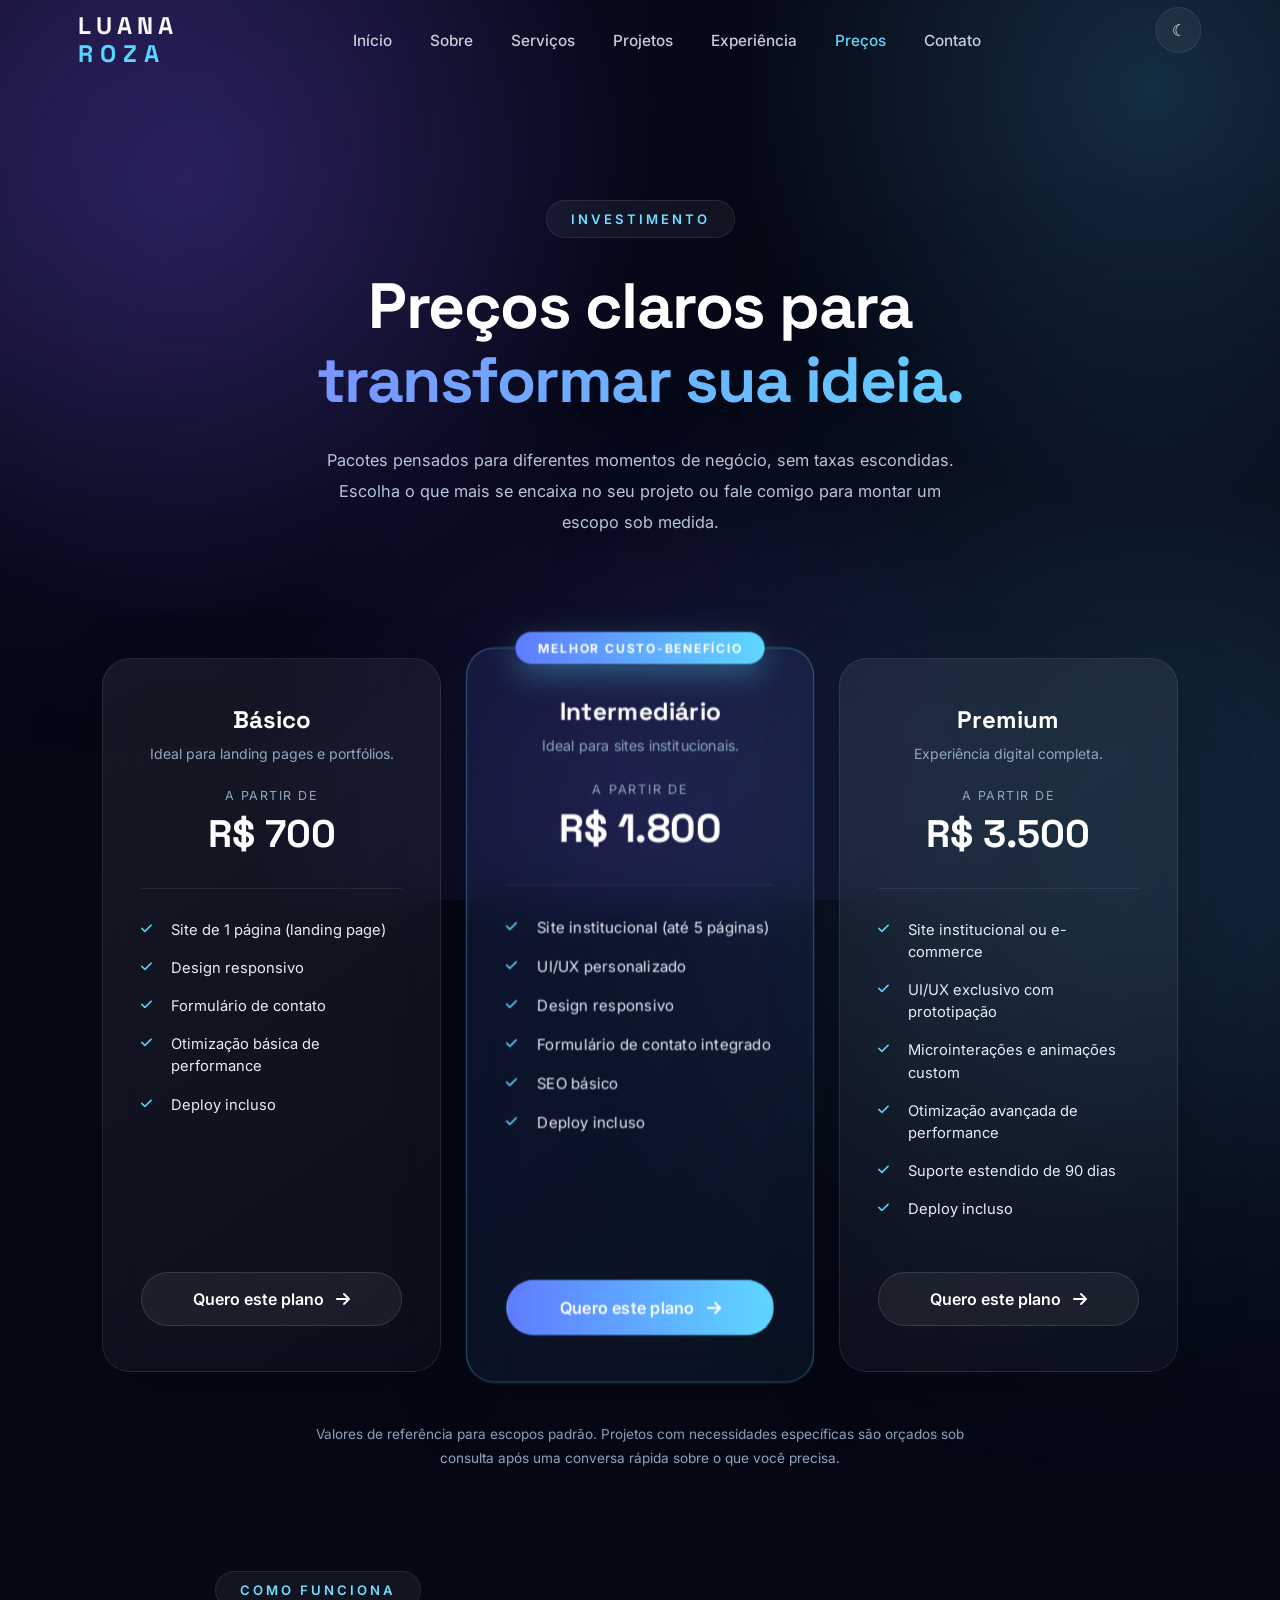
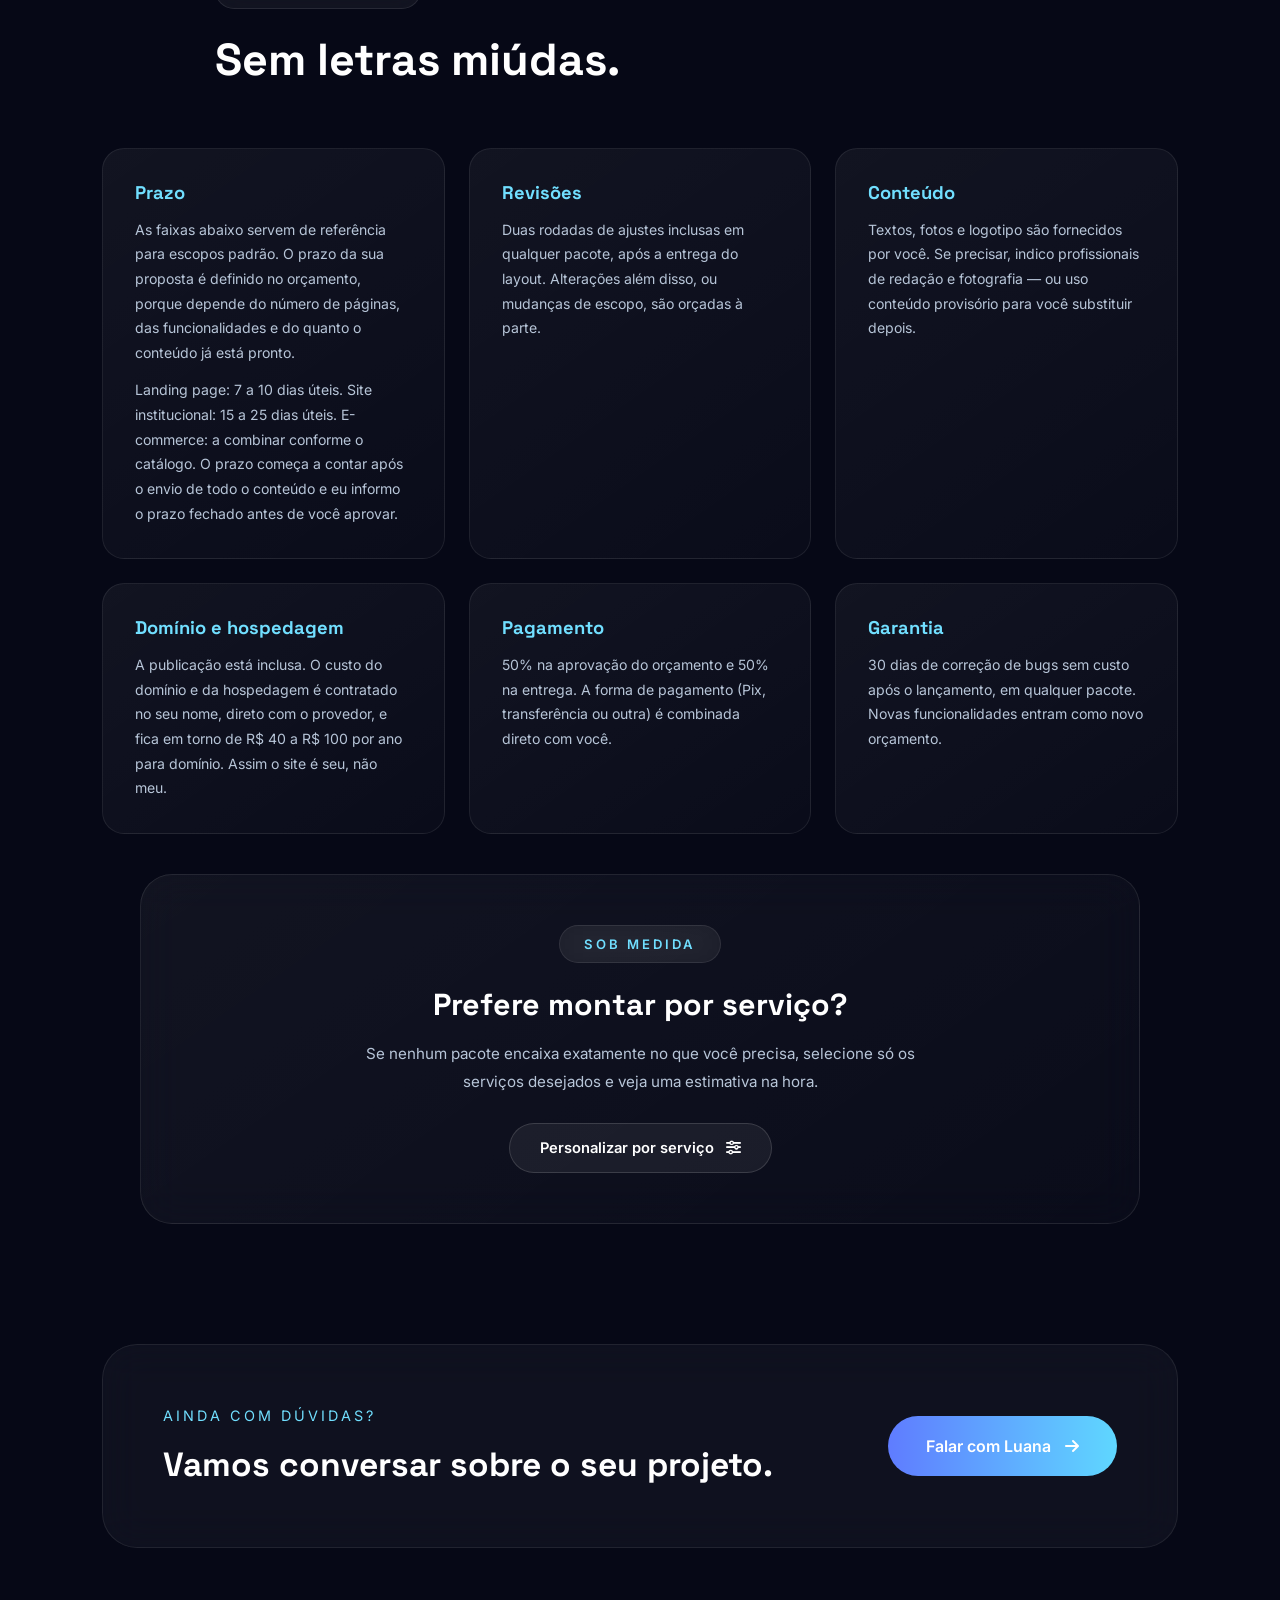
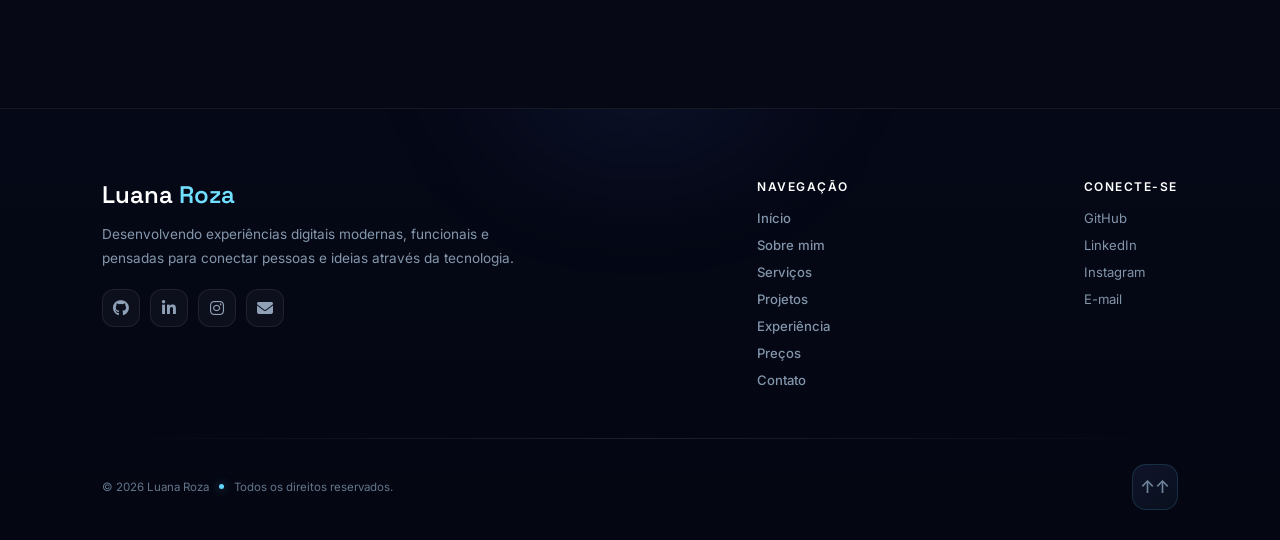
==== commit 4b235ce7: "Add files via upload" ====
--- a/precos.html
+++ b/precos.html
@@ -83,7 +83,7 @@
 
         </div>
 
-        <nav>
+        <nav id="mainNav">
 
             <ul>
 
@@ -105,11 +105,27 @@
 
         </nav>
 
-        <button id="themeBtn">
-
-            ☾
-
-        </button>
+        <div class="nav-actions">
+
+            <button id="themeBtn" type="button" aria-label="Alternar tema">
+
+                ☾
+
+            </button>
+
+            <button
+                id="menuBtn"
+                class="menu-toggle"
+                type="button"
+                aria-label="Abrir menu"
+                aria-expanded="false"
+                aria-controls="mainNav">
+                <span aria-hidden="true"></span>
+                <span aria-hidden="true"></span>
+                <span aria-hidden="true"></span>
+            </button>
+
+        </div>
 
     </header>
 
@@ -982,6 +998,7 @@
     <!-- ============================================== -->
 
     <script src="js/main.js"></script>
+    <script src="js/navbar.js"></script>
     <script src="js/pricing.js?v=2"></script>
 
 </body>
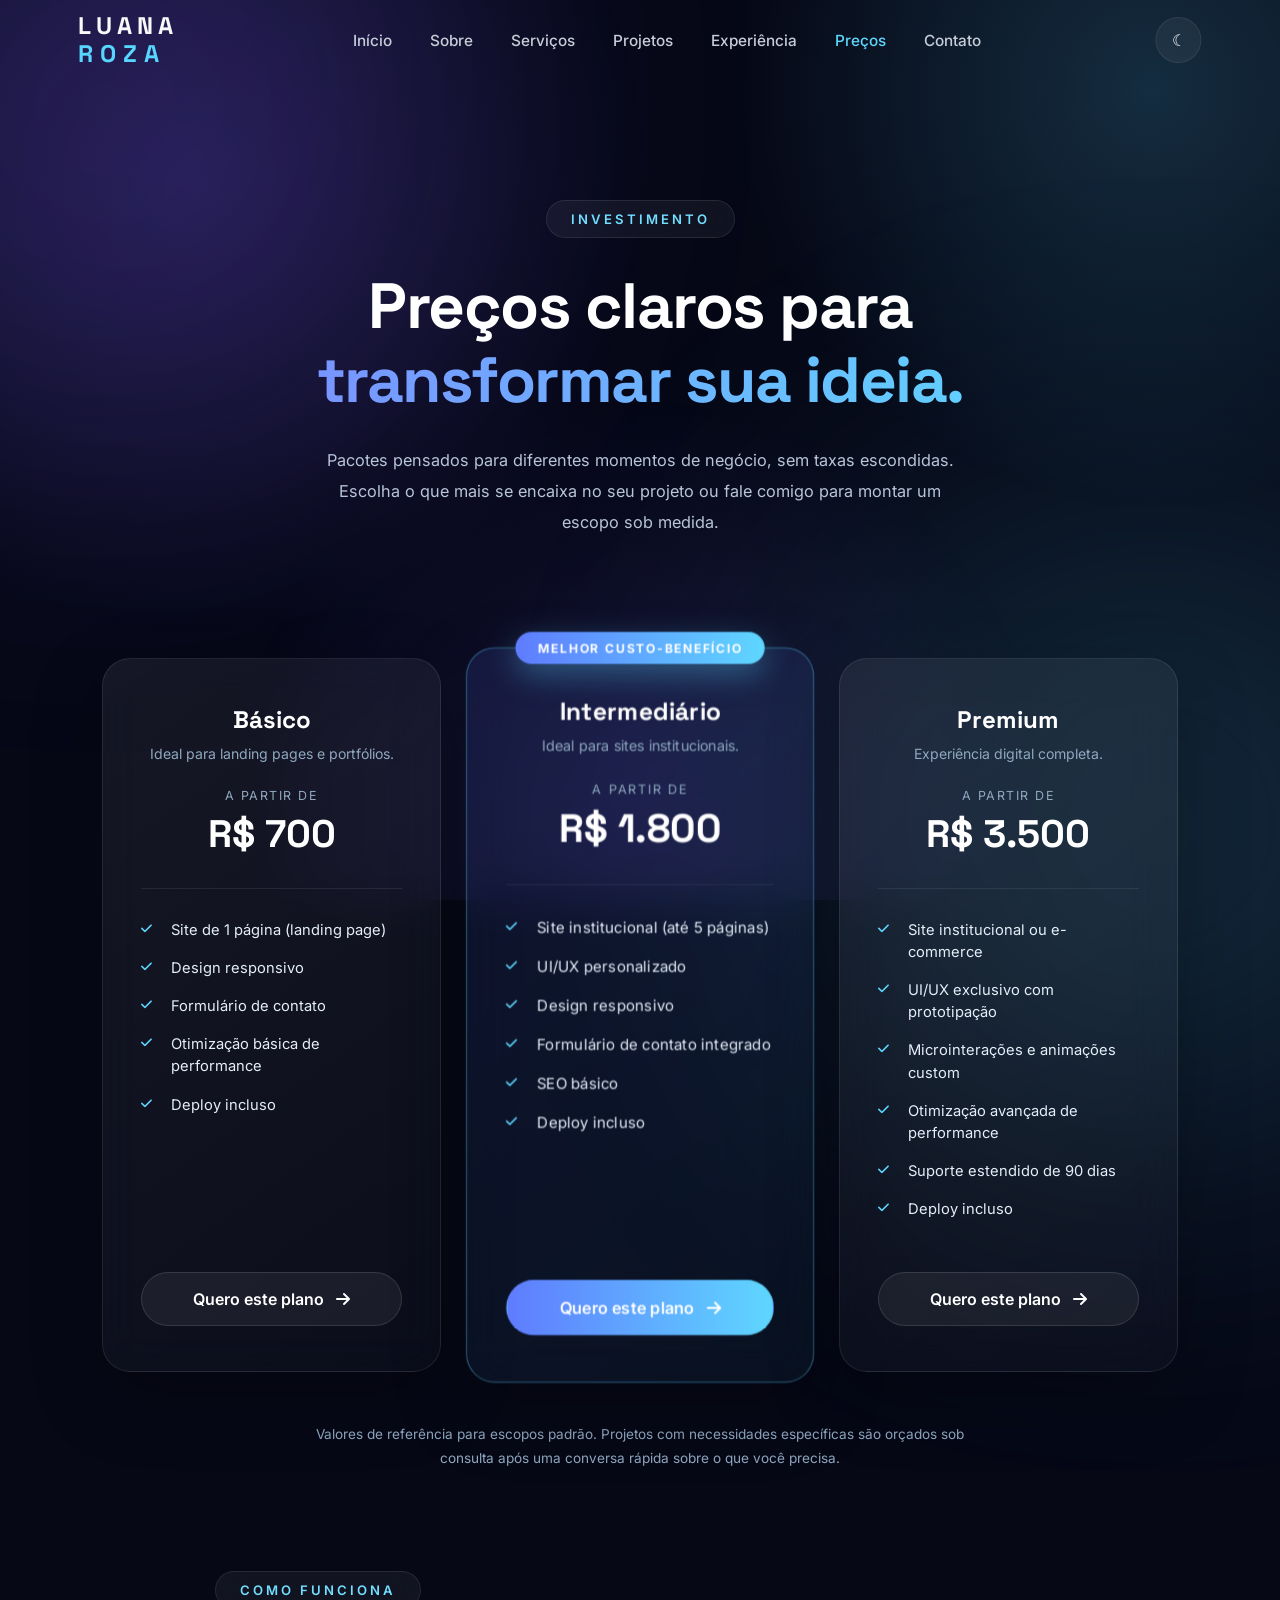
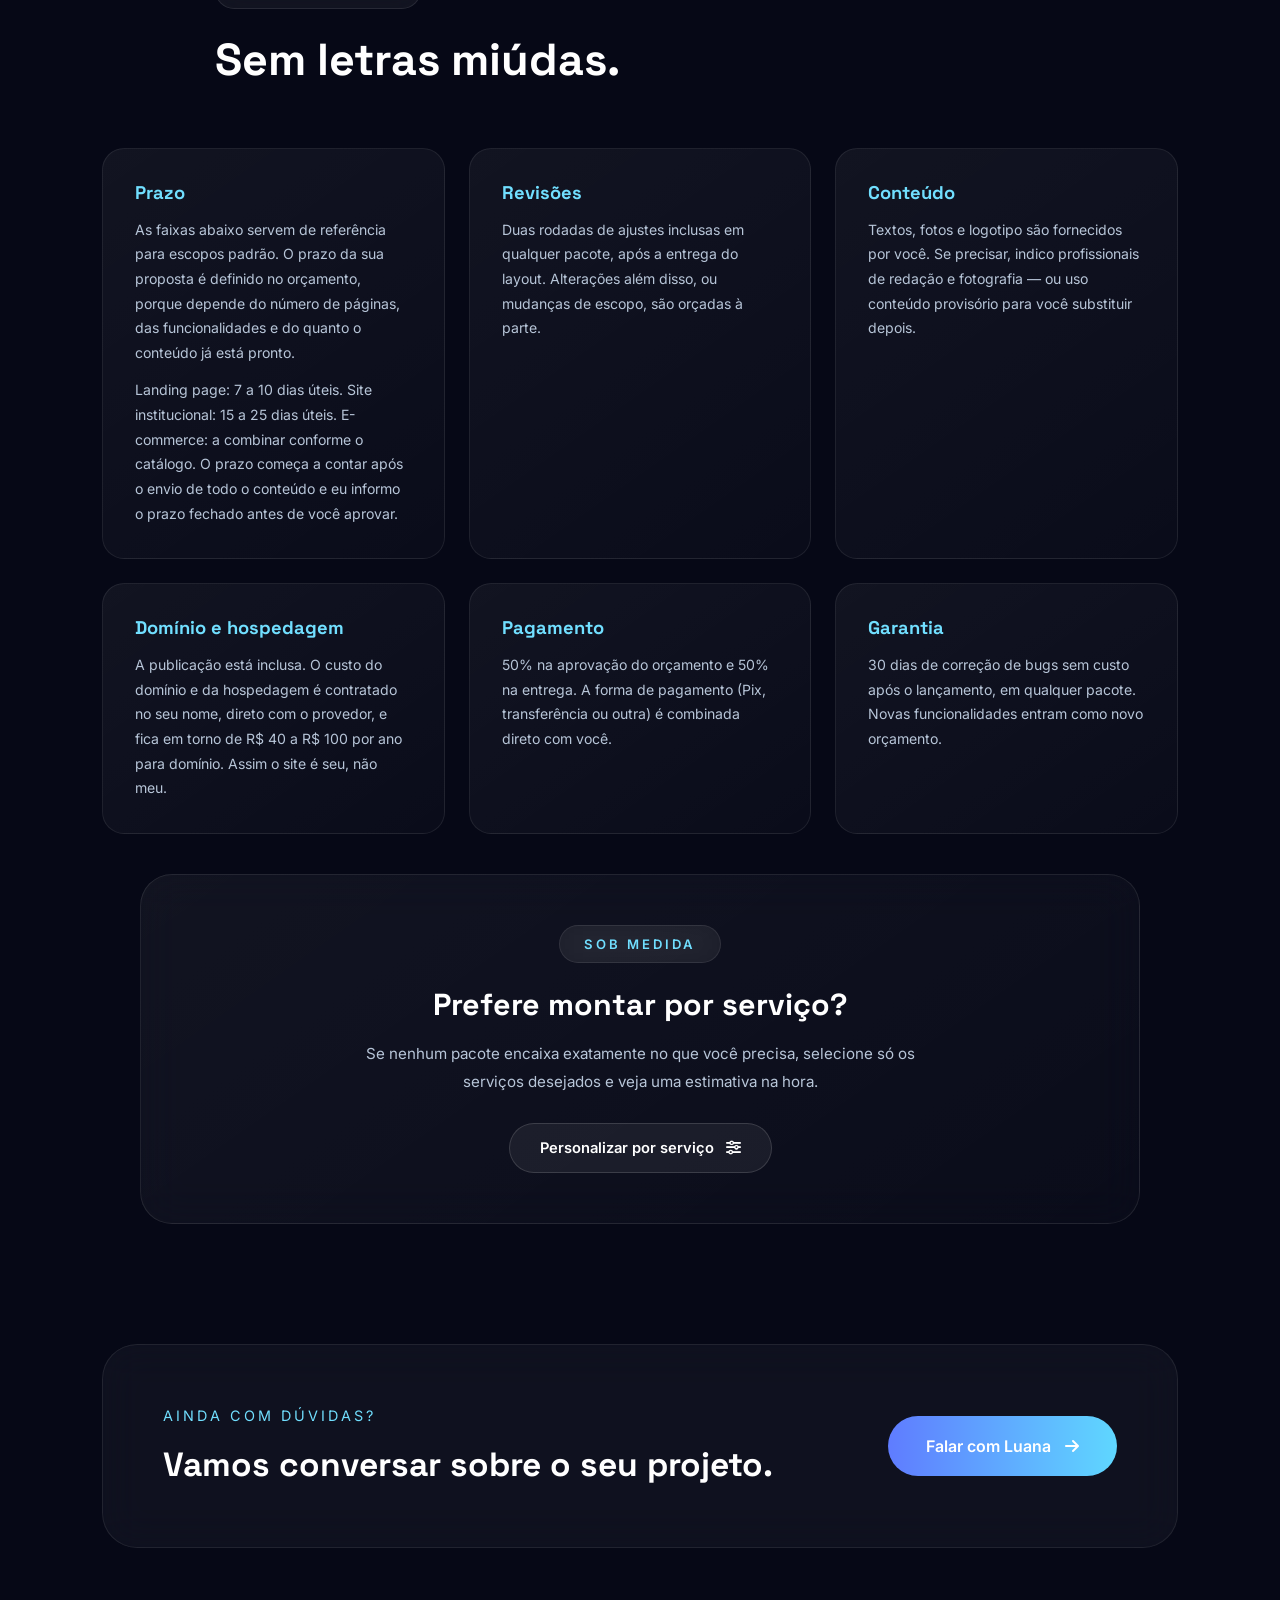
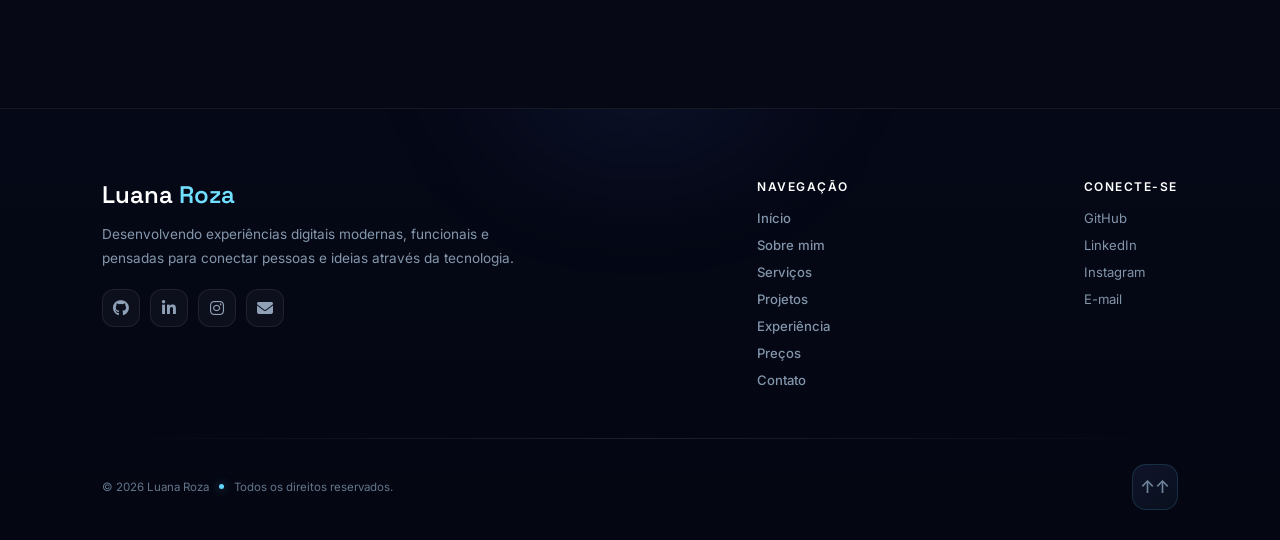
==== commit c5be4c37: "Add files via upload" ====
--- a/precos.html
+++ b/precos.html
@@ -14,17 +14,17 @@
     <meta name="author" content="Luana Roza">
 
     <link rel="icon" href="assets/favicon.png" type="image/png">
-    <link rel="canonical" href="https://SEUDOMINIO.com.br/precos.html">
+    <link rel="canonical" href="https://luh095.github.io/LuanaRozaDigitalExperiences/precos.html">
 
     <!-- Compartilhamento -->
 
     <meta property="og:type" content="website">
     <meta property="og:locale" content="pt_BR">
-    <meta property="og:url" content="https://SEUDOMINIO.com.br/precos.html">
+    <meta property="og:url" content="https://luh095.github.io/LuanaRozaDigitalExperiences/precos.html">
     <meta property="og:title" content="Preços | Luana Roza">
     <meta property="og:description"
         content="Tabela de preços dos serviços de desenvolvimento web, UI/UX e experiências digitais de Luana Roza.">
-    <meta property="og:image" content="https://SEUDOMINIO.com.br/assets/og-cover.png">
+    <meta property="og:image" content="https://luh095.github.io/LuanaRozaDigitalExperiences/assets/og-cover.png">
     <meta name="twitter:card" content="summary_large_image">
 
     <!-- Google Fonts -->
--- a/css/navbar.css
+++ b/css/navbar.css
@@ -273,4 +273,244 @@
 
     gap:15px;
 
-}+}
+
+/* ===================================================
+   BOTÃO HAMBÚRGUER + MENU MOBILE
+=================================================== */
+
+.nav-actions{
+
+    display:flex;
+
+    align-items:center;
+
+    gap:12px;
+
+    position:relative;
+
+    z-index:2;
+
+}
+
+.menu-toggle{
+
+    display:none;
+
+    width:46px;
+
+    height:46px;
+
+    border-radius:50%;
+
+    background:rgba(255,255,255,.05);
+
+    border:1px solid rgba(255,255,255,.08);
+
+    flex-direction:column;
+
+    justify-content:center;
+
+    align-items:center;
+
+    gap:5px;
+
+    transition:.35s;
+
+}
+
+.menu-toggle span{
+
+    display:block;
+
+    width:20px;
+
+    height:2px;
+
+    border-radius:2px;
+
+    background:#fff;
+
+    transition:transform .3s ease, opacity .3s ease;
+
+}
+
+.menu-toggle[aria-expanded="true"] span:nth-child(1){
+
+    transform:translateY(7px) rotate(45deg);
+
+}
+
+.menu-toggle[aria-expanded="true"] span:nth-child(2){
+
+    opacity:0;
+
+}
+
+.menu-toggle[aria-expanded="true"] span:nth-child(3){
+
+    transform:translateY(-7px) rotate(-45deg);
+
+}
+
+#themeBtn:focus-visible,
+.menu-toggle:focus-visible,
+nav a:focus-visible{
+
+    outline:2px solid var(--secondary);
+
+    outline-offset:3px;
+
+}
+
+
+@media(max-width:1024px){
+
+    #header{
+
+        padding:0 18px;
+
+        height:70px;
+
+    }
+
+    #header:hover{
+
+        transform:translateX(-50%);
+
+    }
+
+    .logo h2{
+
+        font-size:1.1rem;
+
+        letter-spacing:3px;
+
+    }
+
+    .logo span{
+
+        letter-spacing:4px;
+
+        margin-top:2px;
+
+    }
+
+    .menu-toggle{
+
+        display:flex;
+
+    }
+
+    /* Painel suspenso ancorado no header */
+
+    #mainNav{
+
+        position:absolute;
+
+        top:calc(100% + 12px);
+
+        right:0;
+
+        width:min(290px,80vw);
+
+        max-height:calc(100dvh - 120px);
+
+        overflow-y:auto;
+
+        padding:12px;
+
+        background:rgba(10,15,30,.94);
+
+        backdrop-filter:blur(22px);
+
+        -webkit-backdrop-filter:blur(22px);
+
+        border:1px solid rgba(255,255,255,.10);
+
+        border-radius:18px;
+
+        box-shadow:0 20px 60px rgba(0,0,0,.5);
+
+        opacity:0;
+
+        visibility:hidden;
+
+        transform:translateY(-10px);
+
+        transition:opacity .28s ease,
+                   transform .28s ease,
+                   visibility .28s;
+
+    }
+
+    #mainNav.open{
+
+        opacity:1;
+
+        visibility:visible;
+
+        transform:translateY(0);
+
+    }
+
+    #mainNav ul{
+
+        flex-direction:column;
+
+        align-items:stretch;
+
+        gap:2px;
+
+    }
+
+    #mainNav a{
+
+        display:block;
+
+        padding:15px 14px;
+
+        font-size:1rem;
+
+        border-radius:12px;
+
+    }
+
+    /* a linha animada não faz sentido em lista vertical */
+
+    #mainNav a::after{
+
+        display:none;
+
+    }
+
+    #mainNav a:hover,
+    #mainNav a:focus-visible{
+
+        background:rgba(124,92,255,.16);
+
+        color:#fff;
+
+    }
+
+    #mainNav a.active{
+
+        background:rgba(124,92,255,.22);
+
+        color:#fff;
+
+    }
+
+}
+
+
+@media(prefers-reduced-motion:reduce){
+
+    #mainNav,
+    .menu-toggle span{
+
+        transition:none;
+
+    }
+
+}
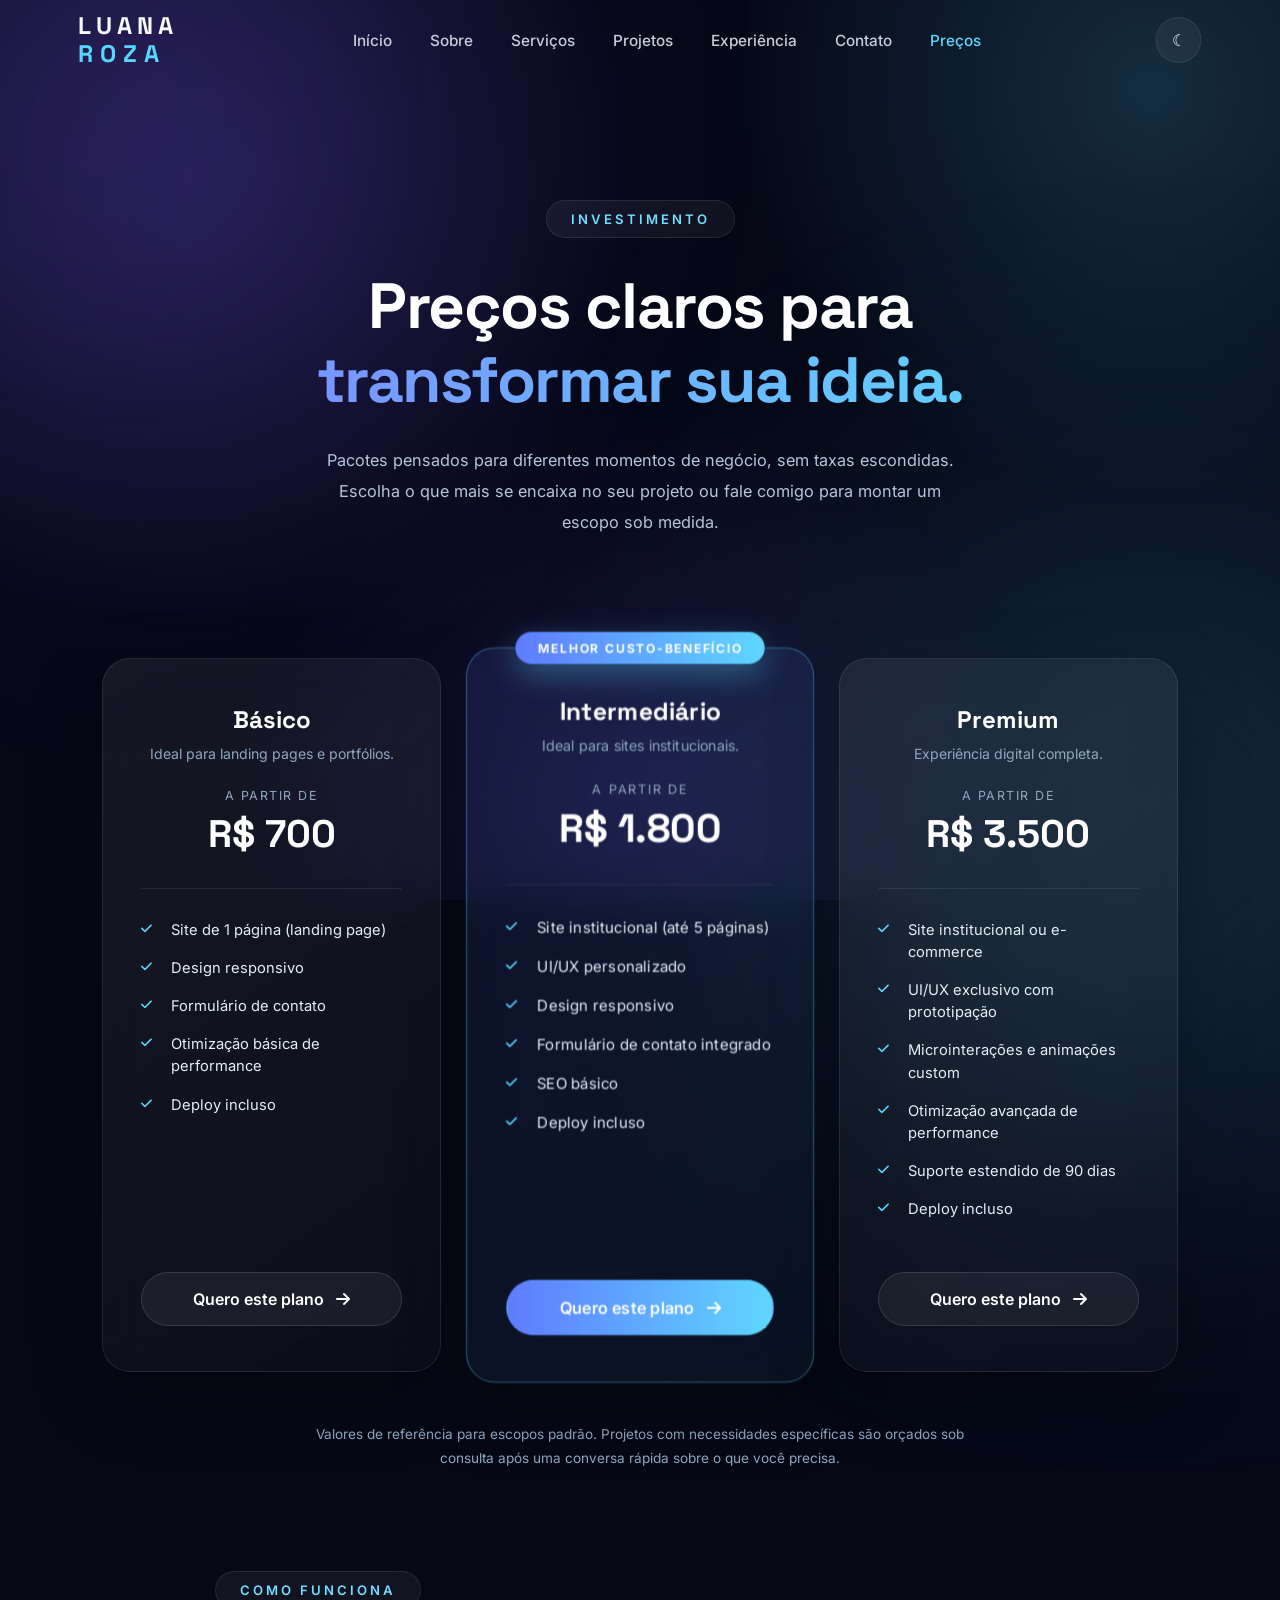
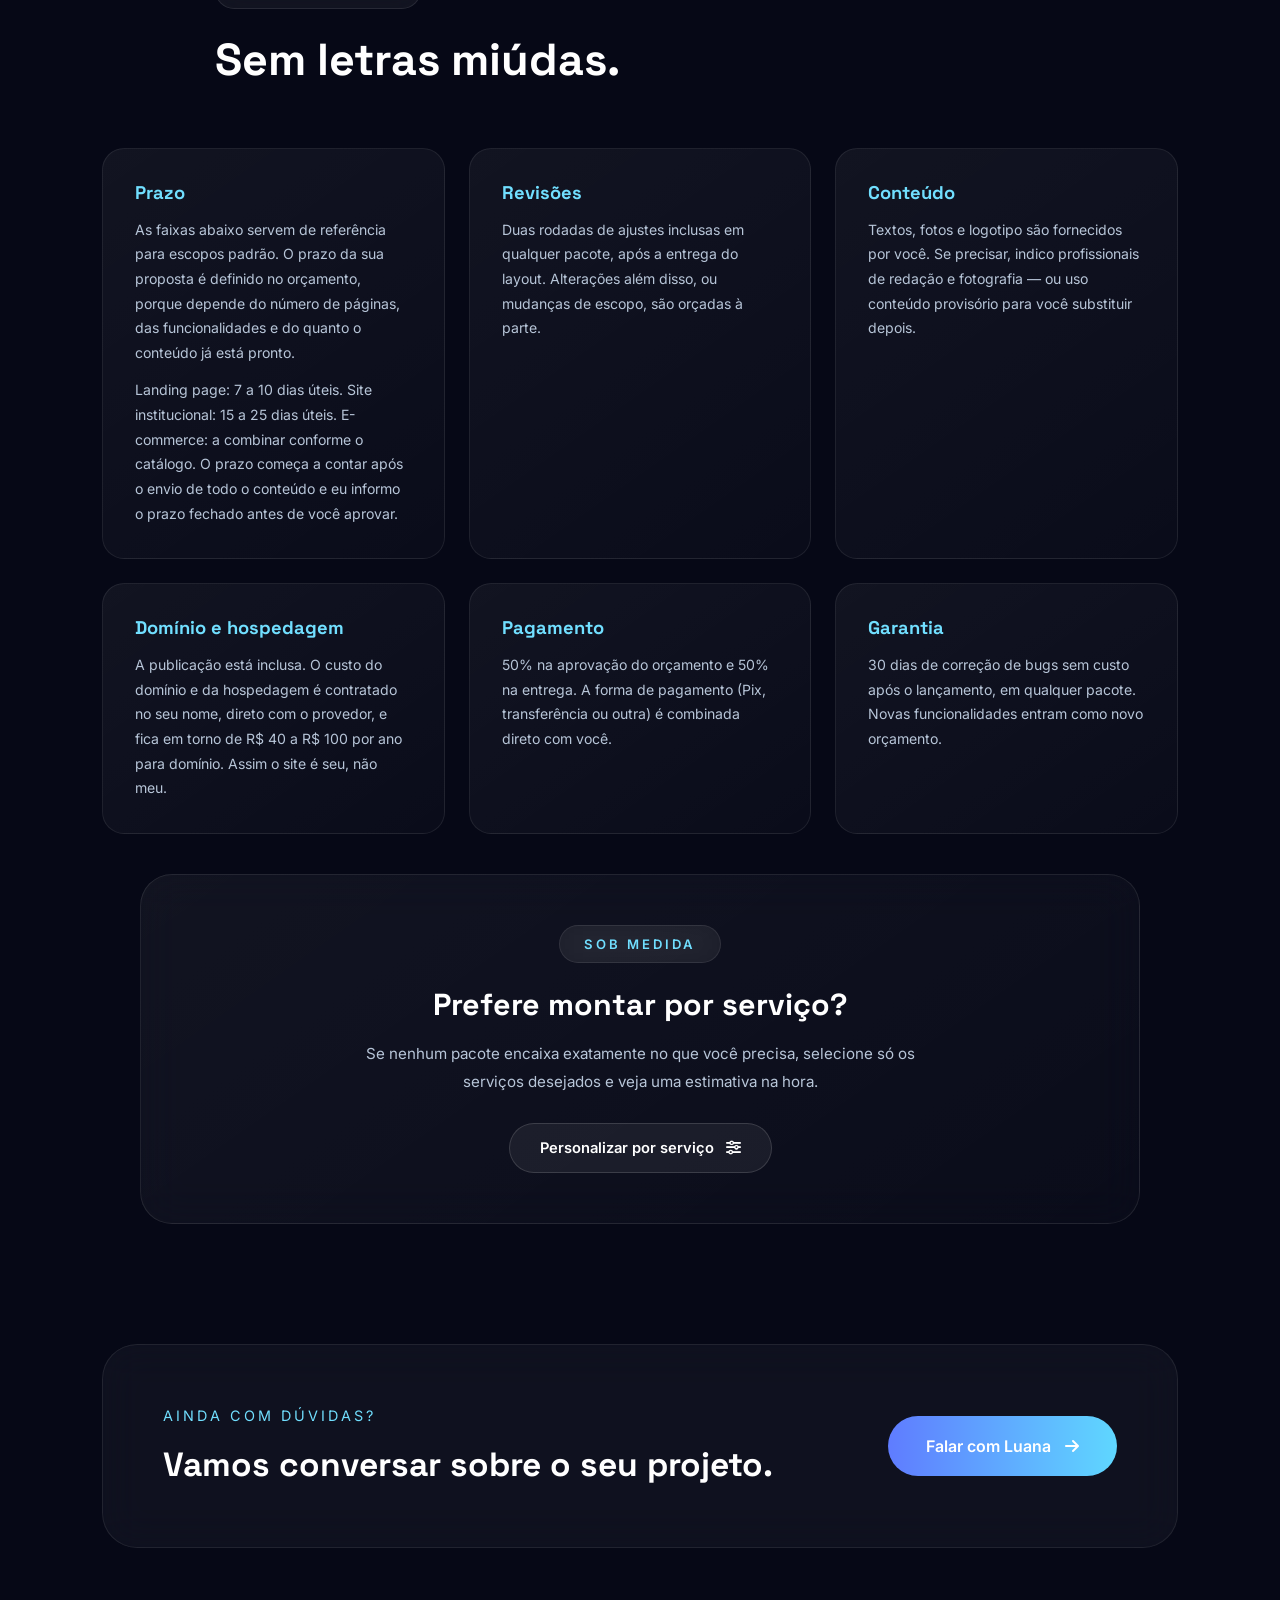
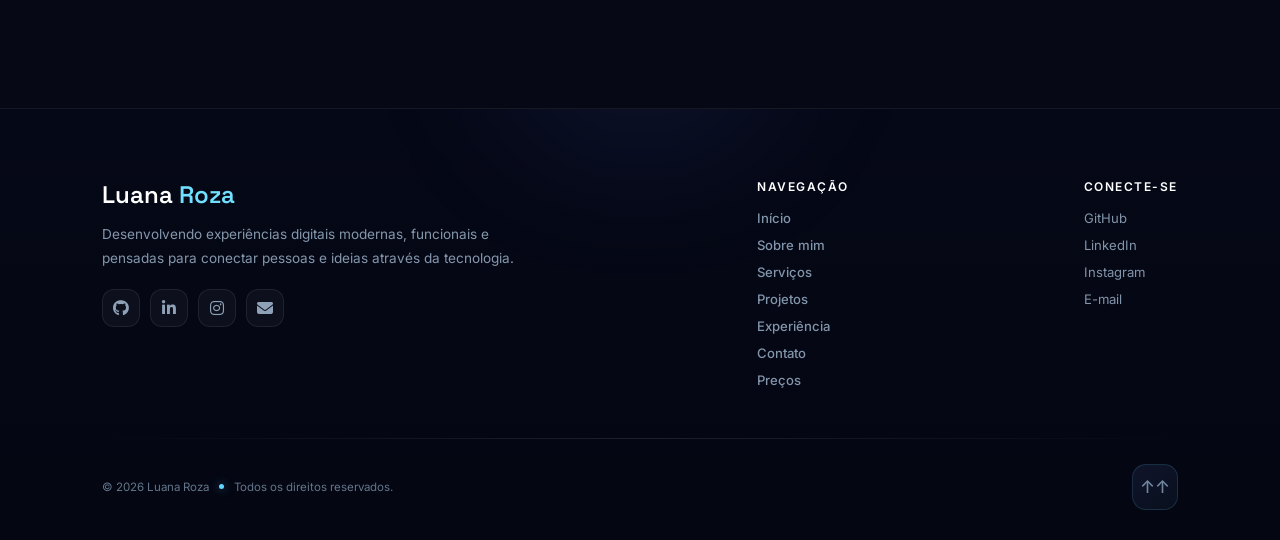
==== commit f40adf0b: "Add files via upload" ====
--- a/precos.html
+++ b/precos.html
@@ -97,9 +97,9 @@
 
                 <li><a href="index.html#experience">Experiência</a></li>
 
+                <li><a href="index.html#contact">Contato</a></li>
+
                 <li><a href="precos.html" class="active">Preços</a></li>
-
-                <li><a href="index.html#contact">Contato</a></li>
 
             </ul>
 
@@ -921,9 +921,9 @@
 
                 <a href="index.html#experience">Experiência</a>
 
+                <a href="index.html#contact">Contato</a>
+
                 <a href="precos.html">Preços</a>
-
-                <a href="index.html#contact">Contato</a>
 
             </nav>
 
